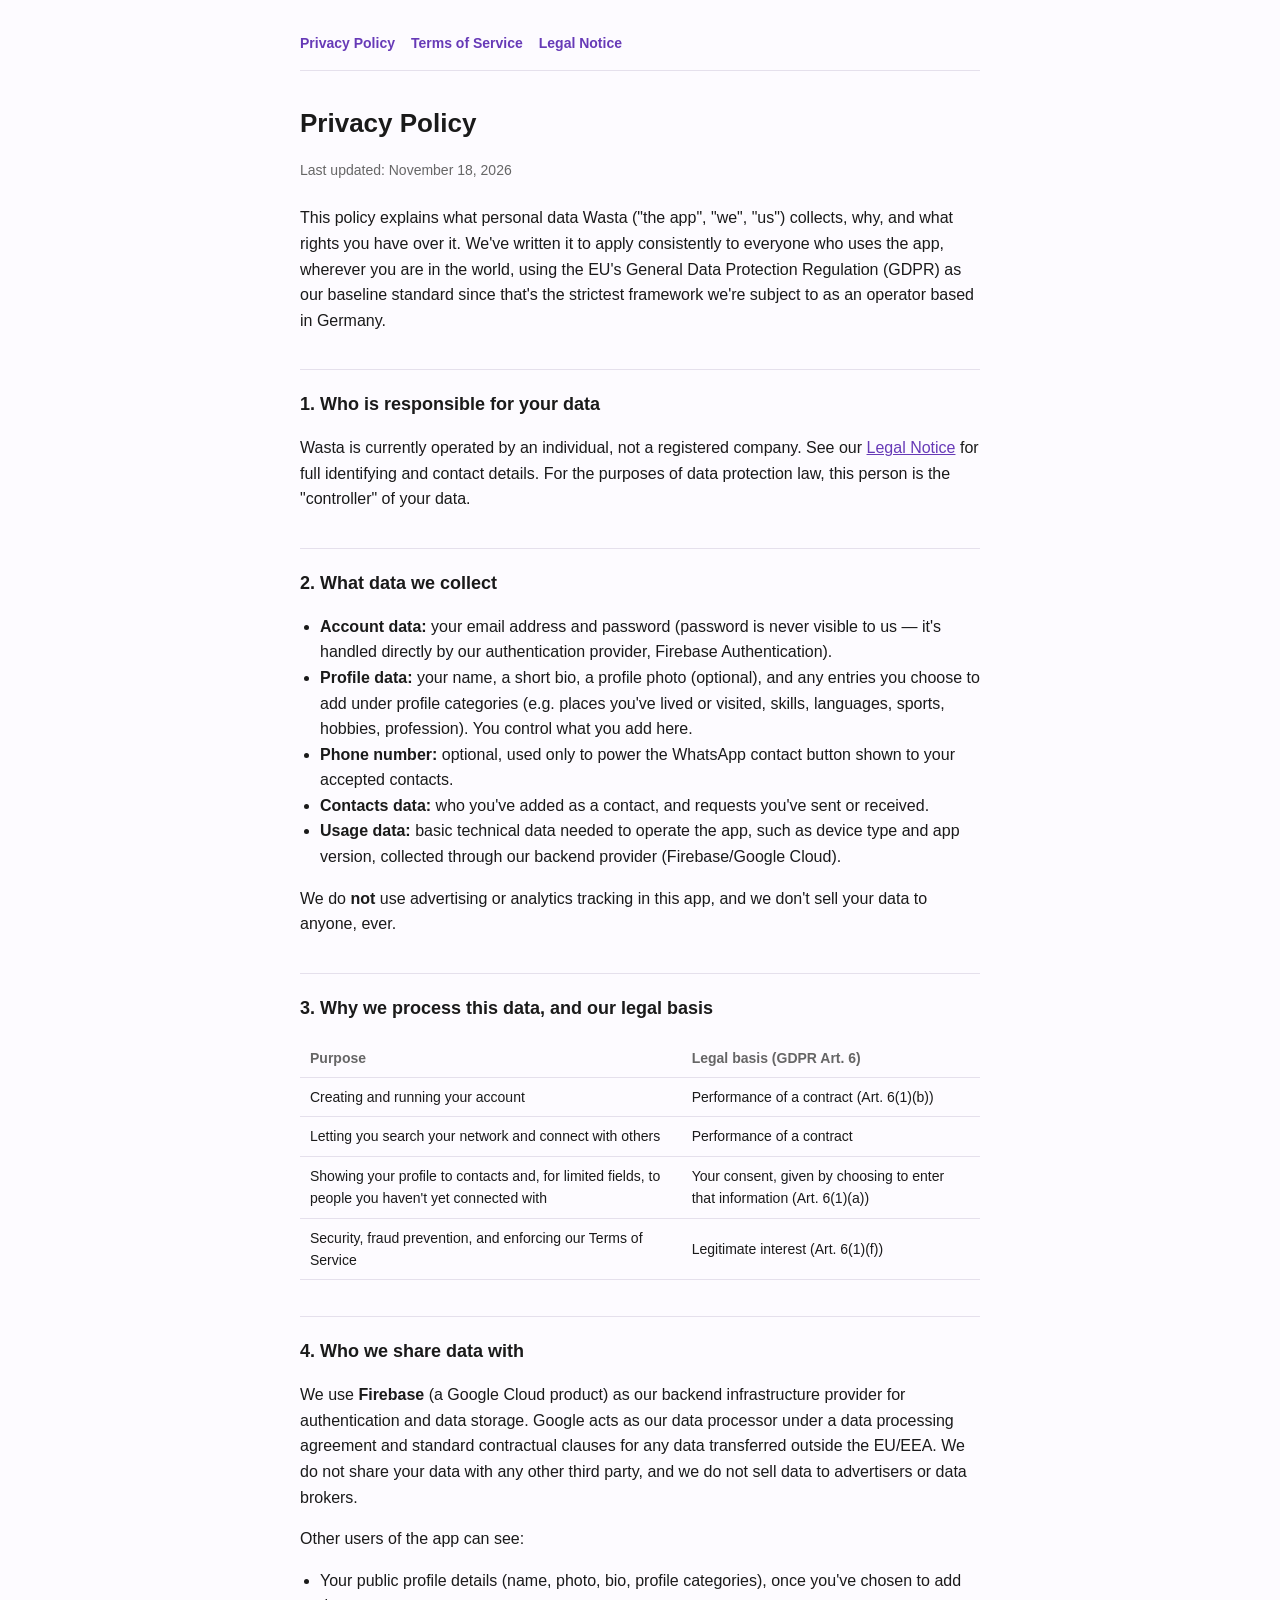
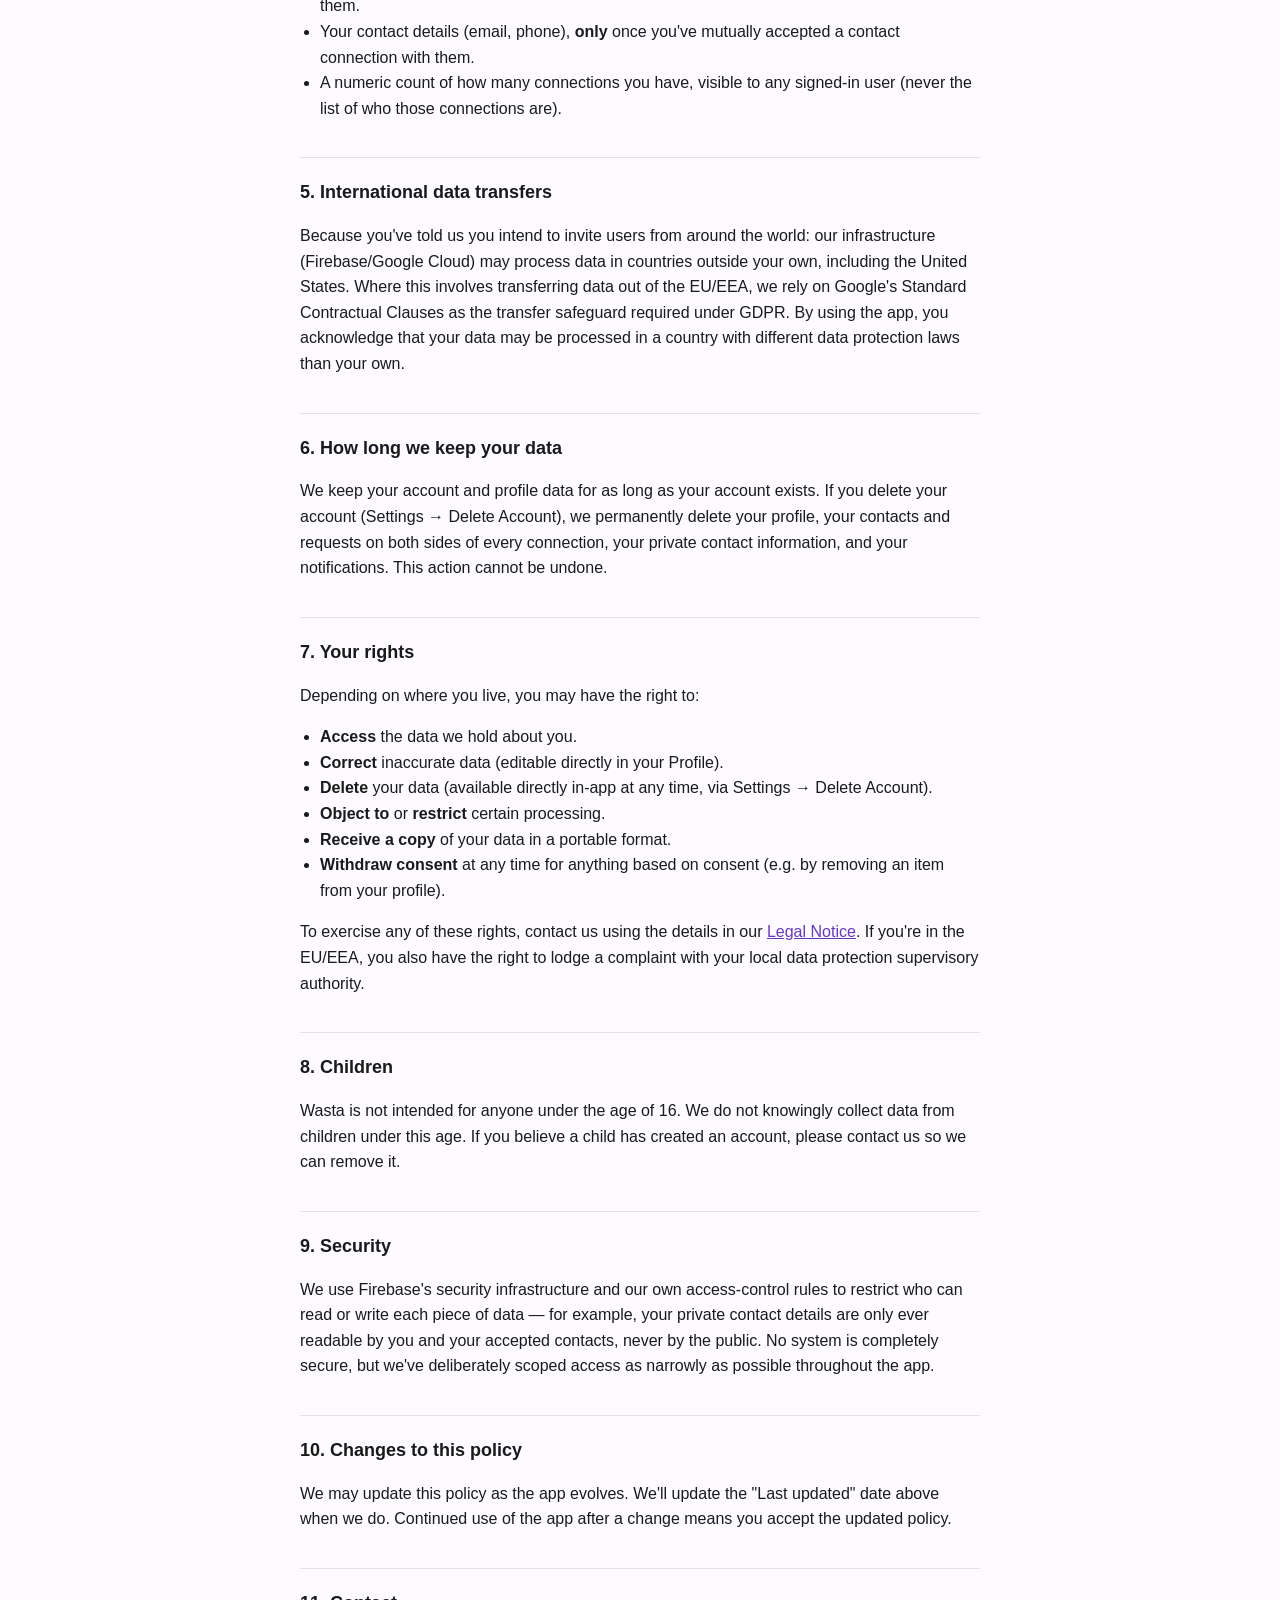
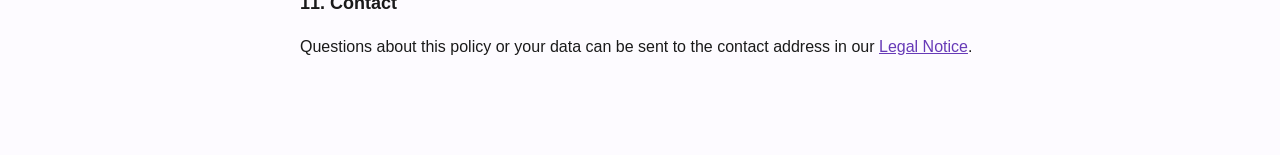
==== privacy-policy.html @ d67cf5db "Add Wasta privacy policy, terms of service, and legal notice" ====
<!doctype html>
<html lang="en">
<head>
<meta charset="utf-8">
<meta name="viewport" content="width=device-width, initial-scale=1">
<title>Privacy Policy — Wasta</title>
<link rel="stylesheet" href="style.css">
</head>
<body>
<div class="wrap">
  <nav>
    <a href="privacy-policy.html">Privacy Policy</a>
    <a href="terms-of-service.html">Terms of Service</a>
    <a href="impressum.html">Legal Notice</a>
  </nav>

  <h1>Privacy Policy</h1>
  <p class="updated">Last updated: November 18, 2026</p>

  <p>This policy explains what personal data Wasta ("the app", "we",
  "us") collects, why, and what rights you have over it. We've written
  it to apply consistently to everyone who uses the app, wherever you
  are in the world, using the EU's General Data Protection Regulation
  (GDPR) as our baseline standard since that's the strictest framework
  we're subject to as an operator based in Germany.</p>

  <h2>1. Who is responsible for your data</h2>
  <p>Wasta is currently operated by an individual, not a registered
  company. See our <a href="impressum.html">Legal Notice</a> for full
  identifying and contact details. For the purposes of data protection
  law, this person is the "controller" of your data.</p>

  <h2>2. What data we collect</h2>
  <ul>
    <li><strong>Account data:</strong> your email address and password
    (password is never visible to us — it's handled directly by our
    authentication provider, Firebase Authentication).</li>
    <li><strong>Profile data:</strong> your name, a short bio, a
    profile photo (optional), and any entries you choose to add under
    profile categories (e.g. places you've lived or visited, skills,
    languages, sports, hobbies, profession). You control what you add
    here.</li>
    <li><strong>Phone number:</strong> optional, used only to power
    the WhatsApp contact button shown to your accepted contacts.</li>
    <li><strong>Contacts data:</strong> who you've added as a contact,
    and requests you've sent or received.</li>
    <li><strong>Usage data:</strong> basic technical data needed to
    operate the app, such as device type and app version, collected
    through our backend provider (Firebase/Google Cloud).</li>
  </ul>
  <p>We do <strong>not</strong> use advertising or analytics tracking
  in this app, and we don't sell your data to anyone, ever.</p>

  <h2>3. Why we process this data, and our legal basis</h2>
  <table>
    <tr><th>Purpose</th><th>Legal basis (GDPR Art. 6)</th></tr>
    <tr><td>Creating and running your account</td><td>Performance of a contract (Art. 6(1)(b))</td></tr>
    <tr><td>Letting you search your network and connect with others</td><td>Performance of a contract</td></tr>
    <tr><td>Showing your profile to contacts and, for limited fields, to people you haven't yet connected with</td><td>Your consent, given by choosing to enter that information (Art. 6(1)(a))</td></tr>
    <tr><td>Security, fraud prevention, and enforcing our Terms of Service</td><td>Legitimate interest (Art. 6(1)(f))</td></tr>
  </table>

  <h2>4. Who we share data with</h2>
  <p>We use <strong>Firebase</strong> (a Google Cloud product) as our
  backend infrastructure provider for authentication and data storage.
  Google acts as our data processor under a data processing agreement
  and standard contractual clauses for any data transferred outside
  the EU/EEA. We do not share your data with any other third party,
  and we do not sell data to advertisers or data brokers.</p>
  <p>Other users of the app can see:</p>
  <ul>
    <li>Your public profile details (name, photo, bio, profile
    categories), once you've chosen to add them.</li>
    <li>Your contact details (email, phone), <strong>only</strong>
    once you've mutually accepted a contact connection with them.</li>
    <li>A numeric count of how many connections you have, visible to
    any signed-in user (never the list of who those connections
    are).</li>
  </ul>

  <h2>5. International data transfers</h2>
  <p>Because you've told us you intend to invite users from around the
  world: our infrastructure (Firebase/Google Cloud) may process data
  in countries outside your own, including the United States. Where
  this involves transferring data out of the EU/EEA, we rely on
  Google's Standard Contractual Clauses as the transfer safeguard
  required under GDPR. By using the app, you acknowledge that your
  data may be processed in a country with different data protection
  laws than your own.</p>

  <h2>6. How long we keep your data</h2>
  <p>We keep your account and profile data for as long as your account
  exists. If you delete your account (Settings → Delete Account), we
  permanently delete your profile, your contacts and requests on both
  sides of every connection, your private contact information, and
  your notifications. This action cannot be undone.</p>

  <h2>7. Your rights</h2>
  <p>Depending on where you live, you may have the right to:</p>
  <ul>
    <li><strong>Access</strong> the data we hold about you.</li>
    <li><strong>Correct</strong> inaccurate data (editable directly in
    your Profile).</li>
    <li><strong>Delete</strong> your data (available directly in-app
    at any time, via Settings → Delete Account).</li>
    <li><strong>Object to</strong> or <strong>restrict</strong>
    certain processing.</li>
    <li><strong>Receive a copy</strong> of your data in a portable
    format.</li>
    <li><strong>Withdraw consent</strong> at any time for anything
    based on consent (e.g. by removing an item from your profile).</li>
  </ul>
  <p>To exercise any of these rights, contact us using the details in
  our <a href="impressum.html">Legal Notice</a>. If you're in the
  EU/EEA, you also have the right to lodge a complaint with your local
  data protection supervisory authority.</p>

  <h2>8. Children</h2>
  <p>Wasta is not intended for anyone under the age of 16. We do not
  knowingly collect data from children under this age. If you believe
  a child has created an account, please contact us so we can remove
  it.</p>

  <h2>9. Security</h2>
  <p>We use Firebase's security infrastructure and our own
  access-control rules to restrict who can read or write each piece of
  data — for example, your private contact details are only ever
  readable by you and your accepted contacts, never by the public. No
  system is completely secure, but we've deliberately scoped access as
  narrowly as possible throughout the app.</p>

  <h2>10. Changes to this policy</h2>
  <p>We may update this policy as the app evolves. We'll update the
  "Last updated" date above when we do. Continued use of the app after
  a change means you accept the updated policy.</p>

  <h2>11. Contact</h2>
  <p>Questions about this policy or your data can be sent to the
  contact address in our <a href="impressum.html">Legal Notice</a>.</p>
</div>
</body>
</html>
---- style.css ----
:root {
  color-scheme: light dark;
  --purple: #673ab7;
  --text: #1a1a1a;
  --muted: #666;
  --bg: #fdfbff;
  --border: #e5e0ec;
}
@media (prefers-color-scheme: dark) {
  :root {
    --text: #eee;
    --muted: #aaa;
    --bg: #17151a;
    --border: #332d3d;
  }
}
* { box-sizing: border-box; }
body {
  margin: 0;
  background: var(--bg);
  color: var(--text);
  font-family: -apple-system, BlinkMacSystemFont, "Segoe UI", Roboto, sans-serif;
  line-height: 1.6;
}
.wrap {
  max-width: 720px;
  margin: 0 auto;
  padding: 32px 20px 80px;
}
nav {
  display: flex;
  gap: 16px;
  flex-wrap: wrap;
  margin-bottom: 32px;
  padding-bottom: 16px;
  border-bottom: 1px solid var(--border);
}
nav a {
  color: var(--purple);
  text-decoration: none;
  font-size: 14px;
  font-weight: 600;
}
nav a:hover { text-decoration: underline; }
h1 { font-size: 26px; margin-bottom: 4px; }
h2 { font-size: 18px; margin-top: 36px; border-top: 1px solid var(--border); padding-top: 20px; }
.updated { color: var(--muted); font-size: 14px; margin-bottom: 24px; }
table { width: 100%; border-collapse: collapse; margin: 16px 0; font-size: 14px; }
th, td { text-align: left; padding: 8px 10px; border-bottom: 1px solid var(--border); }
th { color: var(--muted); font-weight: 600; }
a { color: var(--purple); }
ul { padding-left: 20px; }
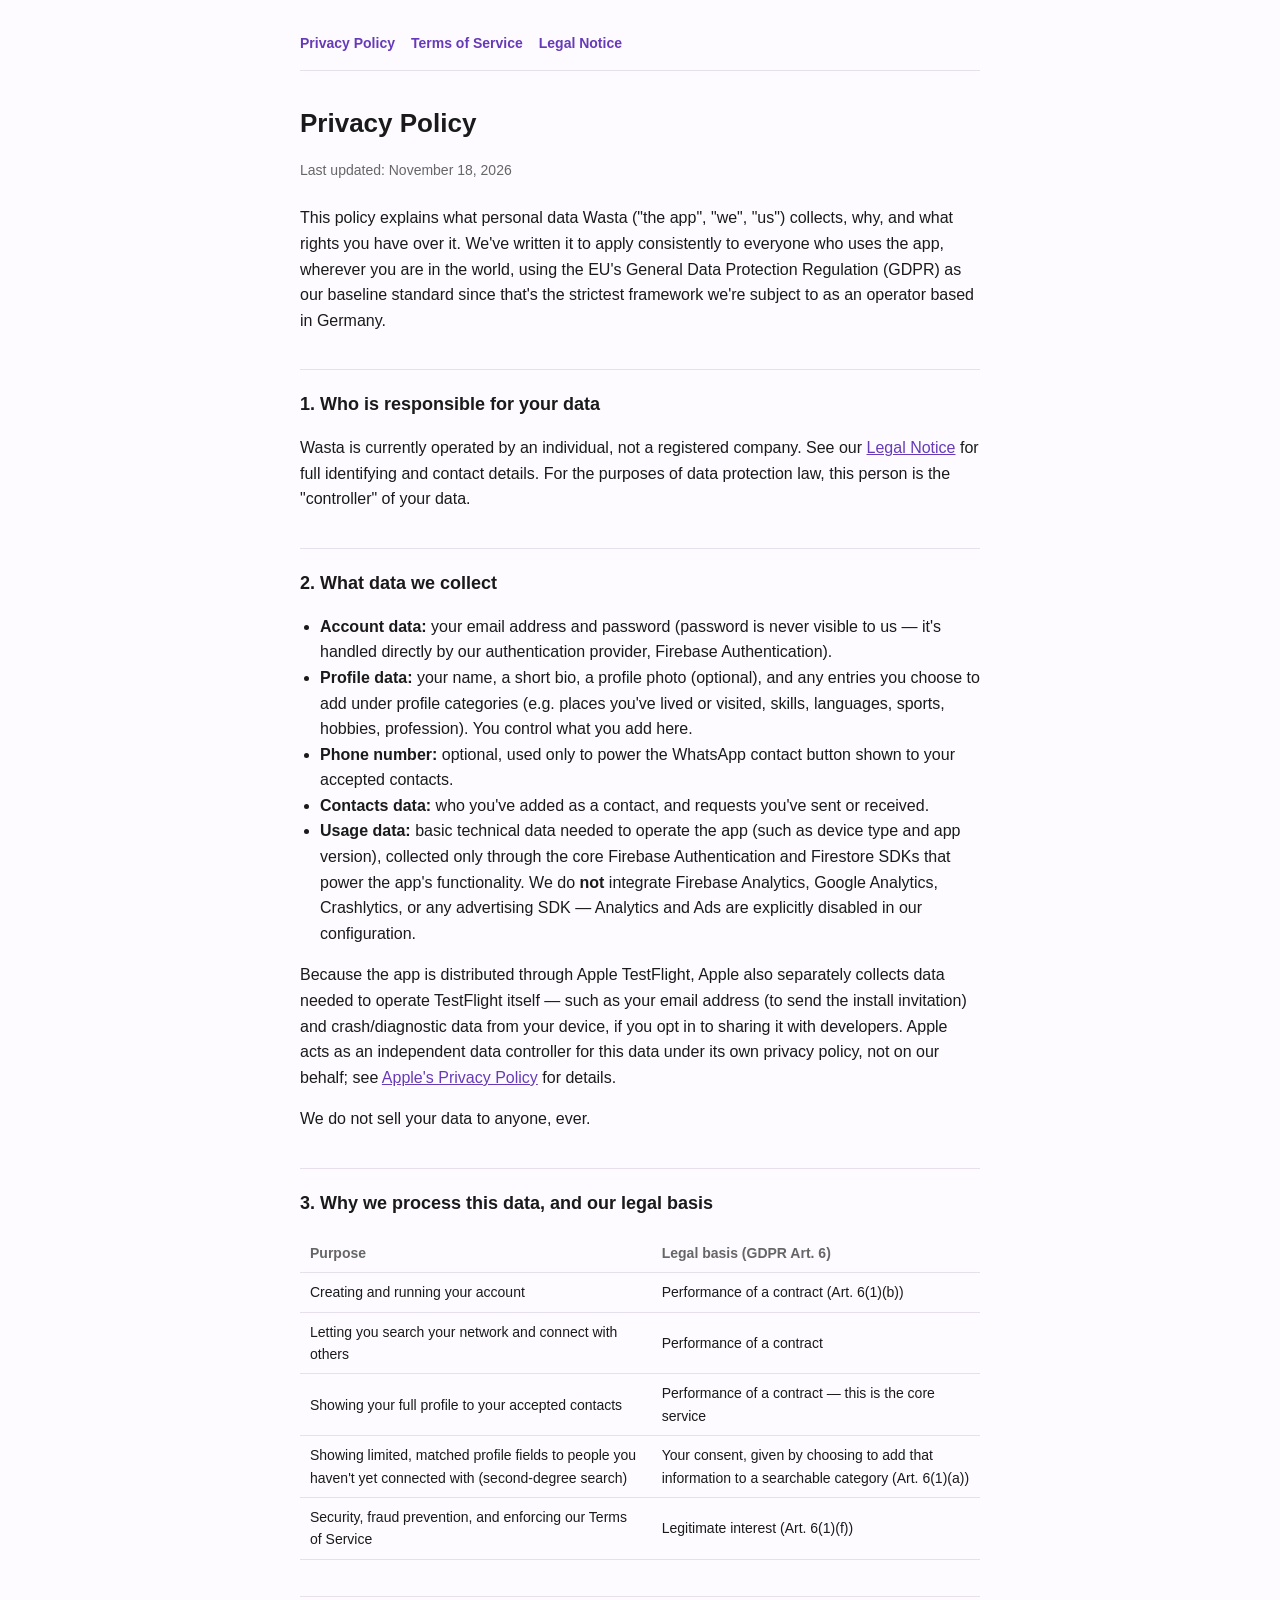
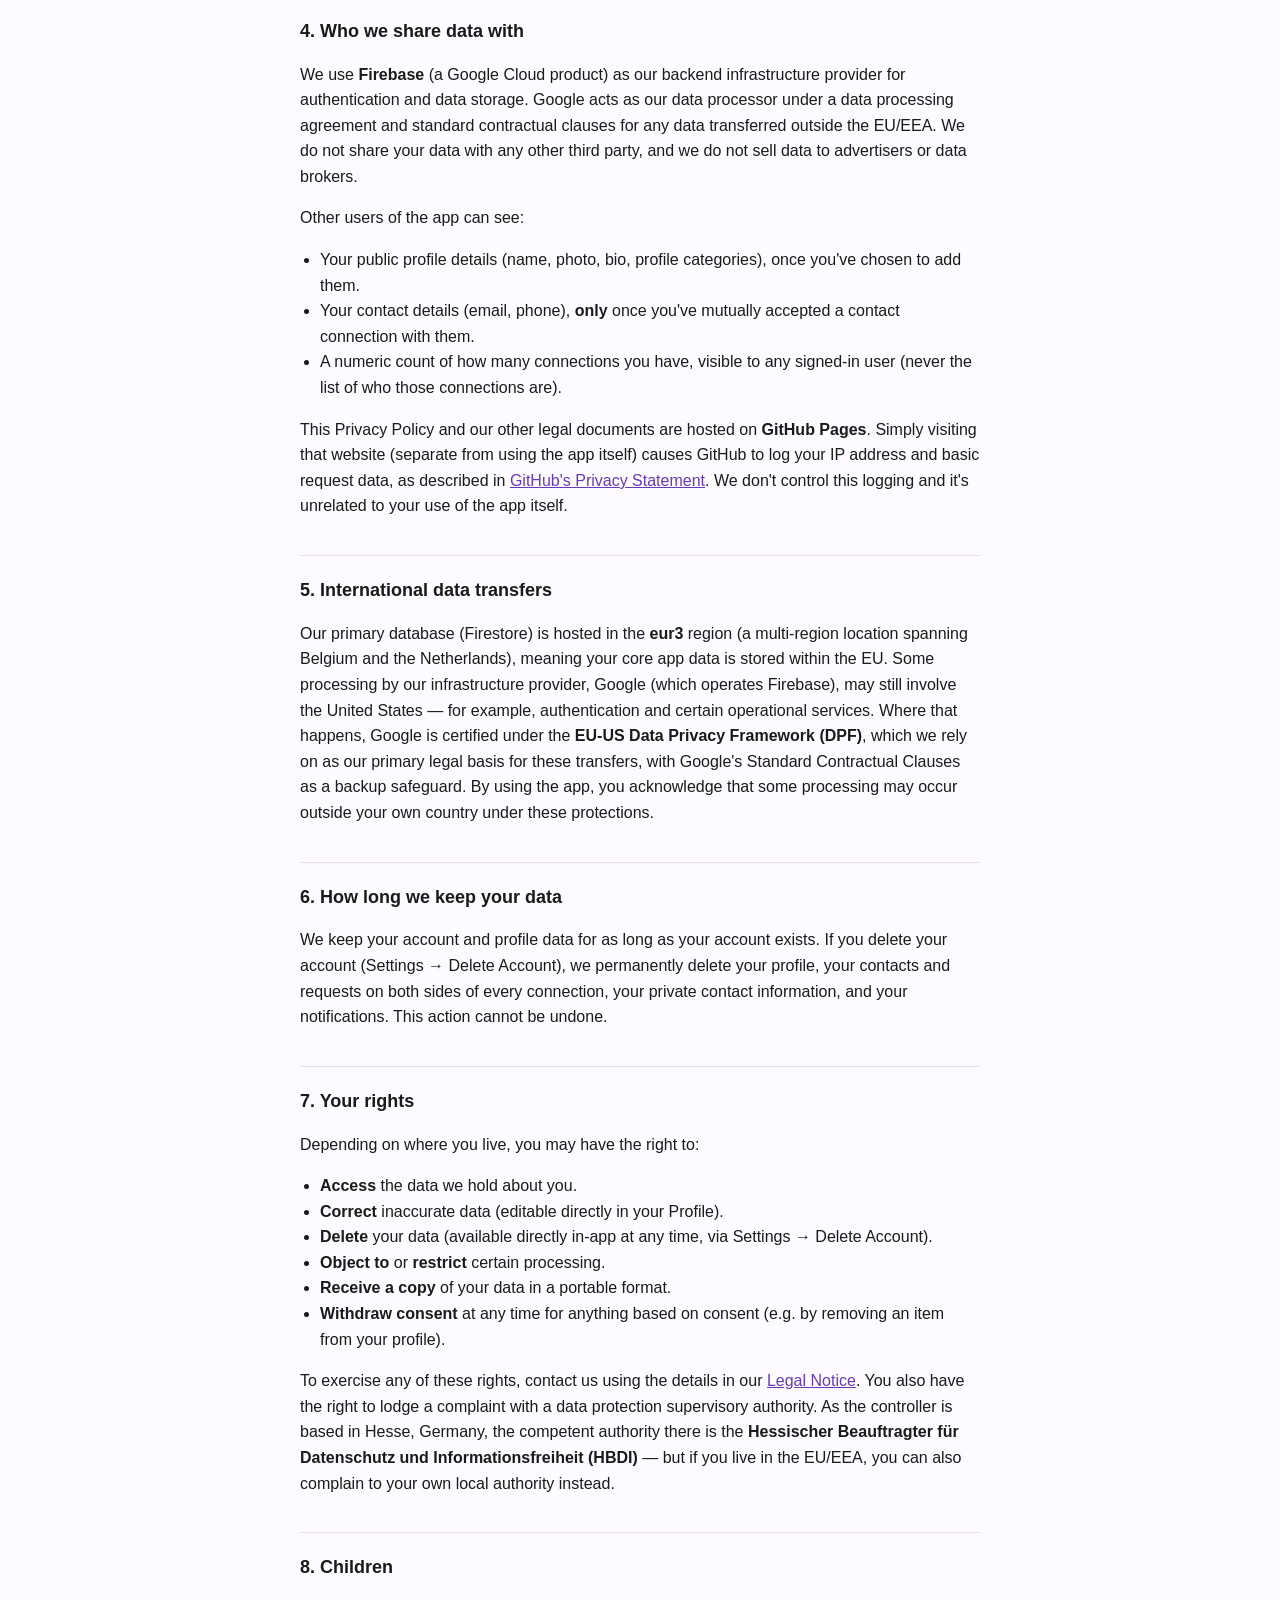
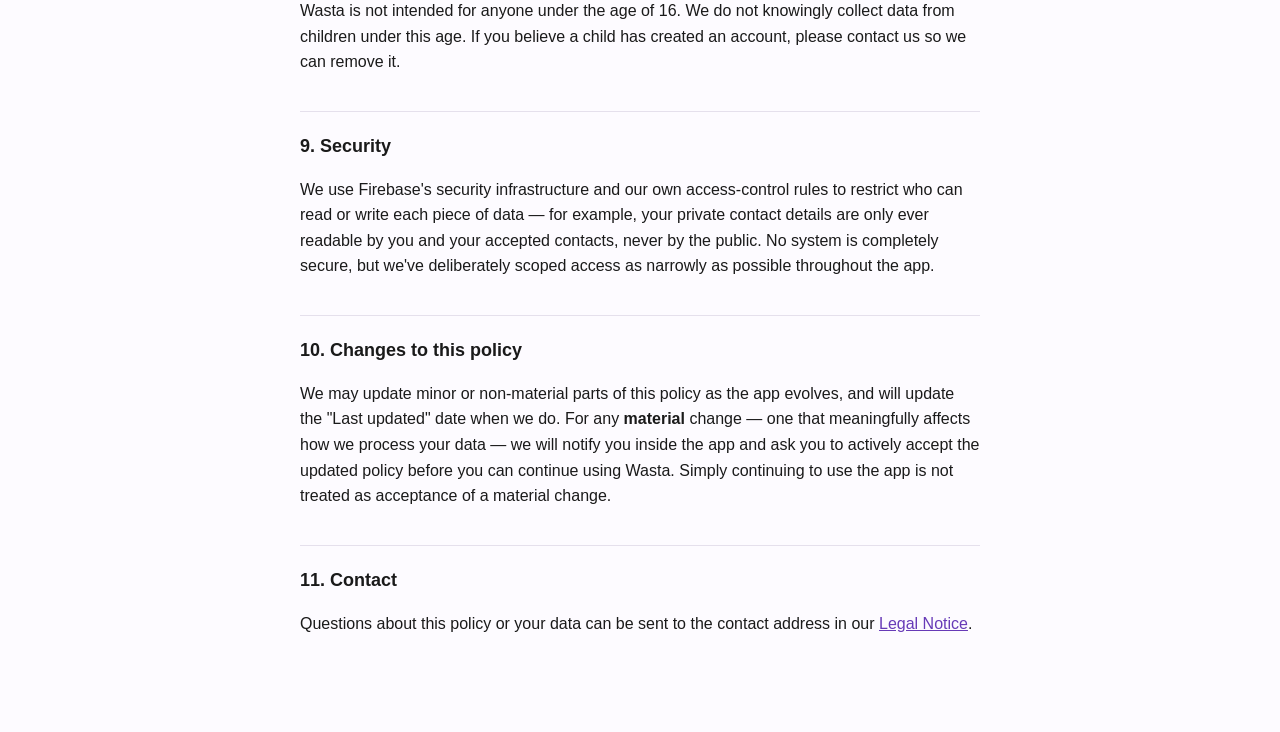
==== commit 7b752da1: "Address legal review: ODR removal, active-acceptance for material changes, reporting/blocking sectio" ====
--- a/privacy-policy.html
+++ b/privacy-policy.html
@@ -45,18 +45,30 @@
     <li><strong>Contacts data:</strong> who you've added as a contact,
     and requests you've sent or received.</li>
     <li><strong>Usage data:</strong> basic technical data needed to
-    operate the app, such as device type and app version, collected
-    through our backend provider (Firebase/Google Cloud).</li>
+    operate the app (such as device type and app version), collected
+    only through the core Firebase Authentication and Firestore SDKs
+    that power the app's functionality. We do <strong>not</strong>
+    integrate Firebase Analytics, Google Analytics, Crashlytics, or any
+    advertising SDK — Analytics and Ads are explicitly disabled in our
+    configuration.</li>
   </ul>
-  <p>We do <strong>not</strong> use advertising or analytics tracking
-  in this app, and we don't sell your data to anyone, ever.</p>
+  <p>Because the app is distributed through Apple TestFlight, Apple
+  also separately collects data needed to operate TestFlight itself —
+  such as your email address (to send the install invitation) and
+  crash/diagnostic data from your device, if you opt in to sharing it
+  with developers. Apple acts as an independent data controller for
+  this data under its own privacy policy, not on our behalf; see
+  <a href="https://www.apple.com/legal/privacy/">Apple's Privacy
+  Policy</a> for details.</p>
+  <p>We do not sell your data to anyone, ever.</p>
 
   <h2>3. Why we process this data, and our legal basis</h2>
   <table>
     <tr><th>Purpose</th><th>Legal basis (GDPR Art. 6)</th></tr>
     <tr><td>Creating and running your account</td><td>Performance of a contract (Art. 6(1)(b))</td></tr>
     <tr><td>Letting you search your network and connect with others</td><td>Performance of a contract</td></tr>
-    <tr><td>Showing your profile to contacts and, for limited fields, to people you haven't yet connected with</td><td>Your consent, given by choosing to enter that information (Art. 6(1)(a))</td></tr>
+    <tr><td>Showing your full profile to your accepted contacts</td><td>Performance of a contract — this is the core service</td></tr>
+    <tr><td>Showing limited, matched profile fields to people you haven't yet connected with (second-degree search)</td><td>Your consent, given by choosing to add that information to a searchable category (Art. 6(1)(a))</td></tr>
     <tr><td>Security, fraud prevention, and enforcing our Terms of Service</td><td>Legitimate interest (Art. 6(1)(f))</td></tr>
   </table>
 
@@ -77,16 +89,27 @@
     any signed-in user (never the list of who those connections
     are).</li>
   </ul>
+  <p>This Privacy Policy and our other legal documents are hosted on
+  <strong>GitHub Pages</strong>. Simply visiting that website (separate
+  from using the app itself) causes GitHub to log your IP address and
+  basic request data, as described in
+  <a href="https://docs.github.com/en/site-policy/privacy-policies/github-general-privacy-statement">GitHub's
+  Privacy Statement</a>. We don't control this logging and it's
+  unrelated to your use of the app itself.</p>
 
   <h2>5. International data transfers</h2>
-  <p>Because you've told us you intend to invite users from around the
-  world: our infrastructure (Firebase/Google Cloud) may process data
-  in countries outside your own, including the United States. Where
-  this involves transferring data out of the EU/EEA, we rely on
-  Google's Standard Contractual Clauses as the transfer safeguard
-  required under GDPR. By using the app, you acknowledge that your
-  data may be processed in a country with different data protection
-  laws than your own.</p>
+  <p>Our primary database (Firestore) is hosted in the
+  <strong>eur3</strong> region (a multi-region location spanning
+  Belgium and the Netherlands), meaning your core app data is stored
+  within the EU. Some processing by our infrastructure
+  provider, Google (which operates Firebase), may still involve the
+  United States — for example, authentication and certain operational
+  services. Where that happens, Google is certified under the
+  <strong>EU-US Data Privacy Framework (DPF)</strong>, which we rely on
+  as our primary legal basis for these transfers, with Google's
+  Standard Contractual Clauses as a backup safeguard. By using the app,
+  you acknowledge that some processing may occur outside your own
+  country under these protections.</p>
 
   <h2>6. How long we keep your data</h2>
   <p>We keep your account and profile data for as long as your account
@@ -111,9 +134,13 @@
     based on consent (e.g. by removing an item from your profile).</li>
   </ul>
   <p>To exercise any of these rights, contact us using the details in
-  our <a href="impressum.html">Legal Notice</a>. If you're in the
-  EU/EEA, you also have the right to lodge a complaint with your local
-  data protection supervisory authority.</p>
+  our <a href="impressum.html">Legal Notice</a>. You also have the
+  right to lodge a complaint with a data protection supervisory
+  authority. As the controller is based in Hesse, Germany, the
+  competent authority there is the <strong>Hessischer Beauftragter für
+  Datenschutz und Informationsfreiheit (HBDI)</strong> — but if you
+  live in the EU/EEA, you can also complain to your own local authority
+  instead.</p>
 
   <h2>8. Children</h2>
   <p>Wasta is not intended for anyone under the age of 16. We do not
@@ -130,9 +157,13 @@
   narrowly as possible throughout the app.</p>
 
   <h2>10. Changes to this policy</h2>
-  <p>We may update this policy as the app evolves. We'll update the
-  "Last updated" date above when we do. Continued use of the app after
-  a change means you accept the updated policy.</p>
+  <p>We may update minor or non-material parts of this policy as the
+  app evolves, and will update the "Last updated" date when we do. For
+  any <strong>material</strong> change — one that meaningfully affects
+  how we process your data — we will notify you inside the app and ask
+  you to actively accept the updated policy before you can continue
+  using Wasta. Simply continuing to use the app is not treated as
+  acceptance of a material change.</p>
 
   <h2>11. Contact</h2>
   <p>Questions about this policy or your data can be sent to the
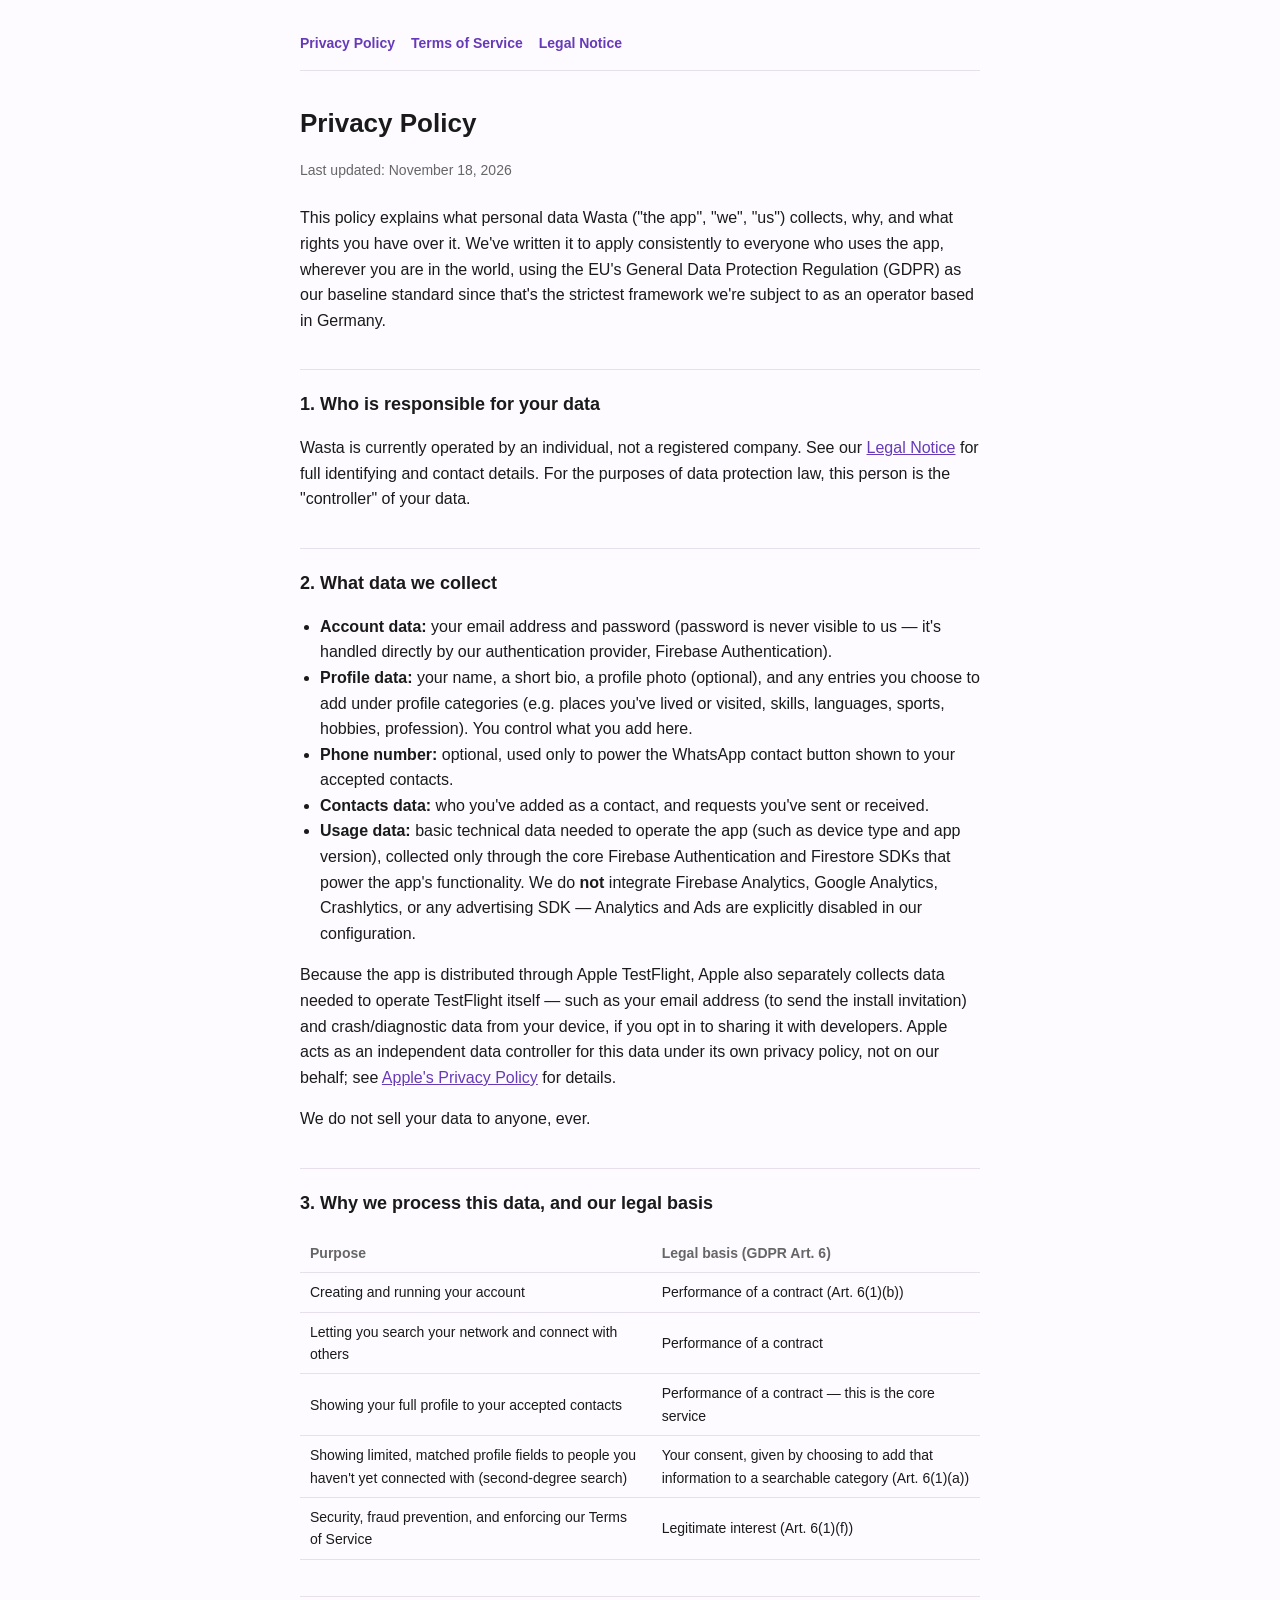
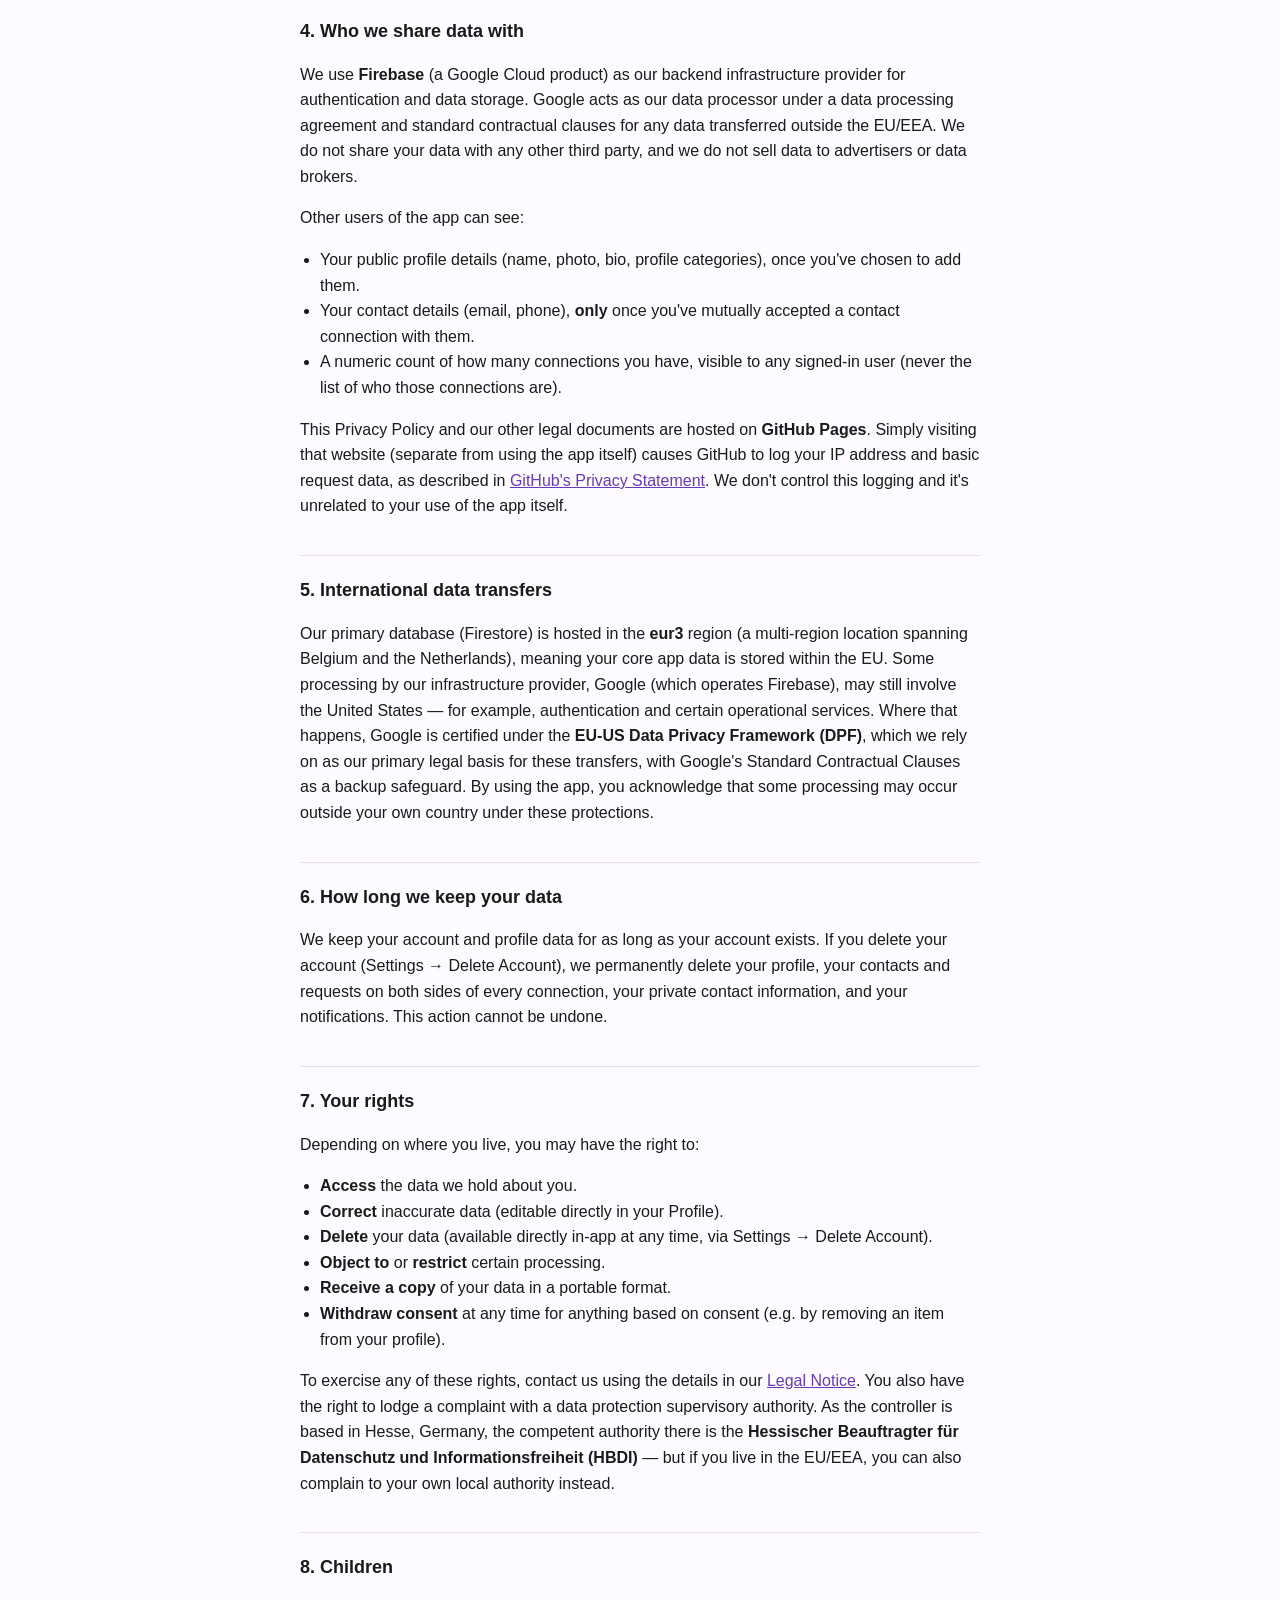
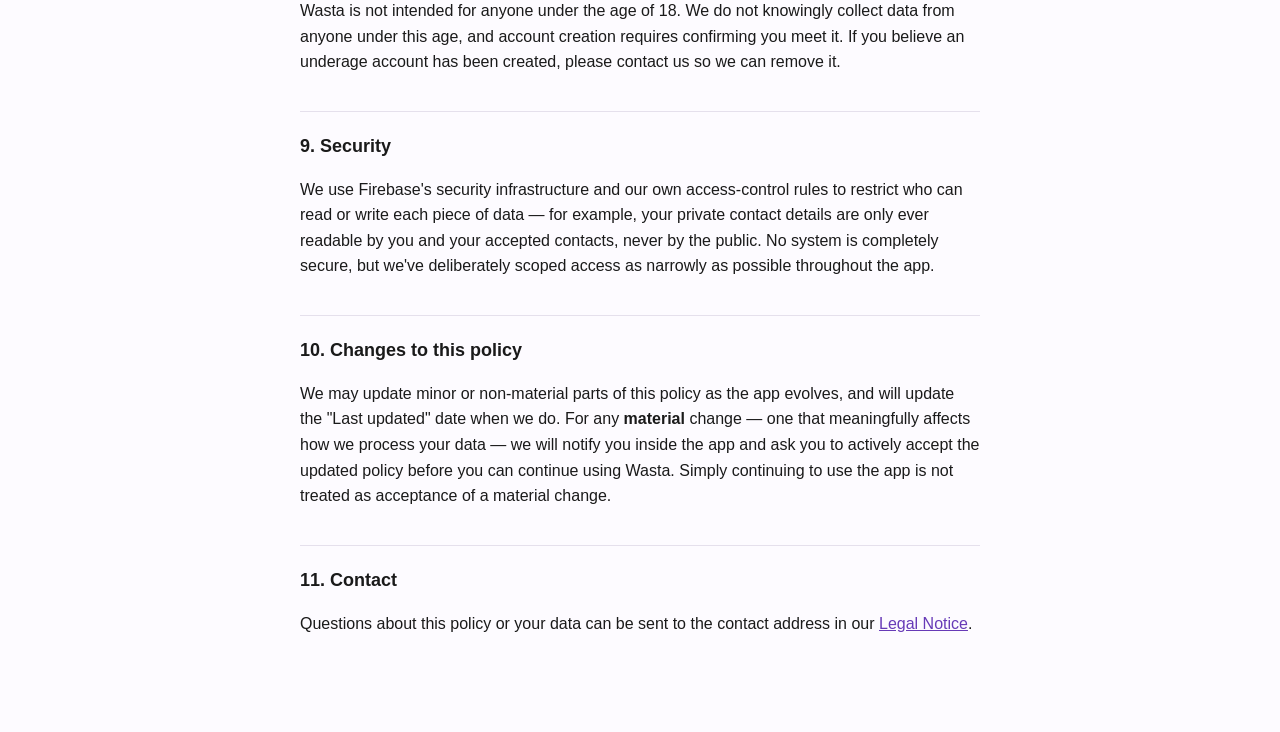
==== commit 195ff553: "Raise minimum age from 16 to 18 to match the new in-app age confirmation" ====
--- a/privacy-policy.html
+++ b/privacy-policy.html
@@ -143,10 +143,10 @@
   instead.</p>
 
   <h2>8. Children</h2>
-  <p>Wasta is not intended for anyone under the age of 16. We do not
-  knowingly collect data from children under this age. If you believe
-  a child has created an account, please contact us so we can remove
-  it.</p>
+  <p>Wasta is not intended for anyone under the age of 18. We do not
+  knowingly collect data from anyone under this age, and account
+  creation requires confirming you meet it. If you believe an underage
+  account has been created, please contact us so we can remove it.</p>
 
   <h2>9. Security</h2>
   <p>We use Firebase's security infrastructure and our own
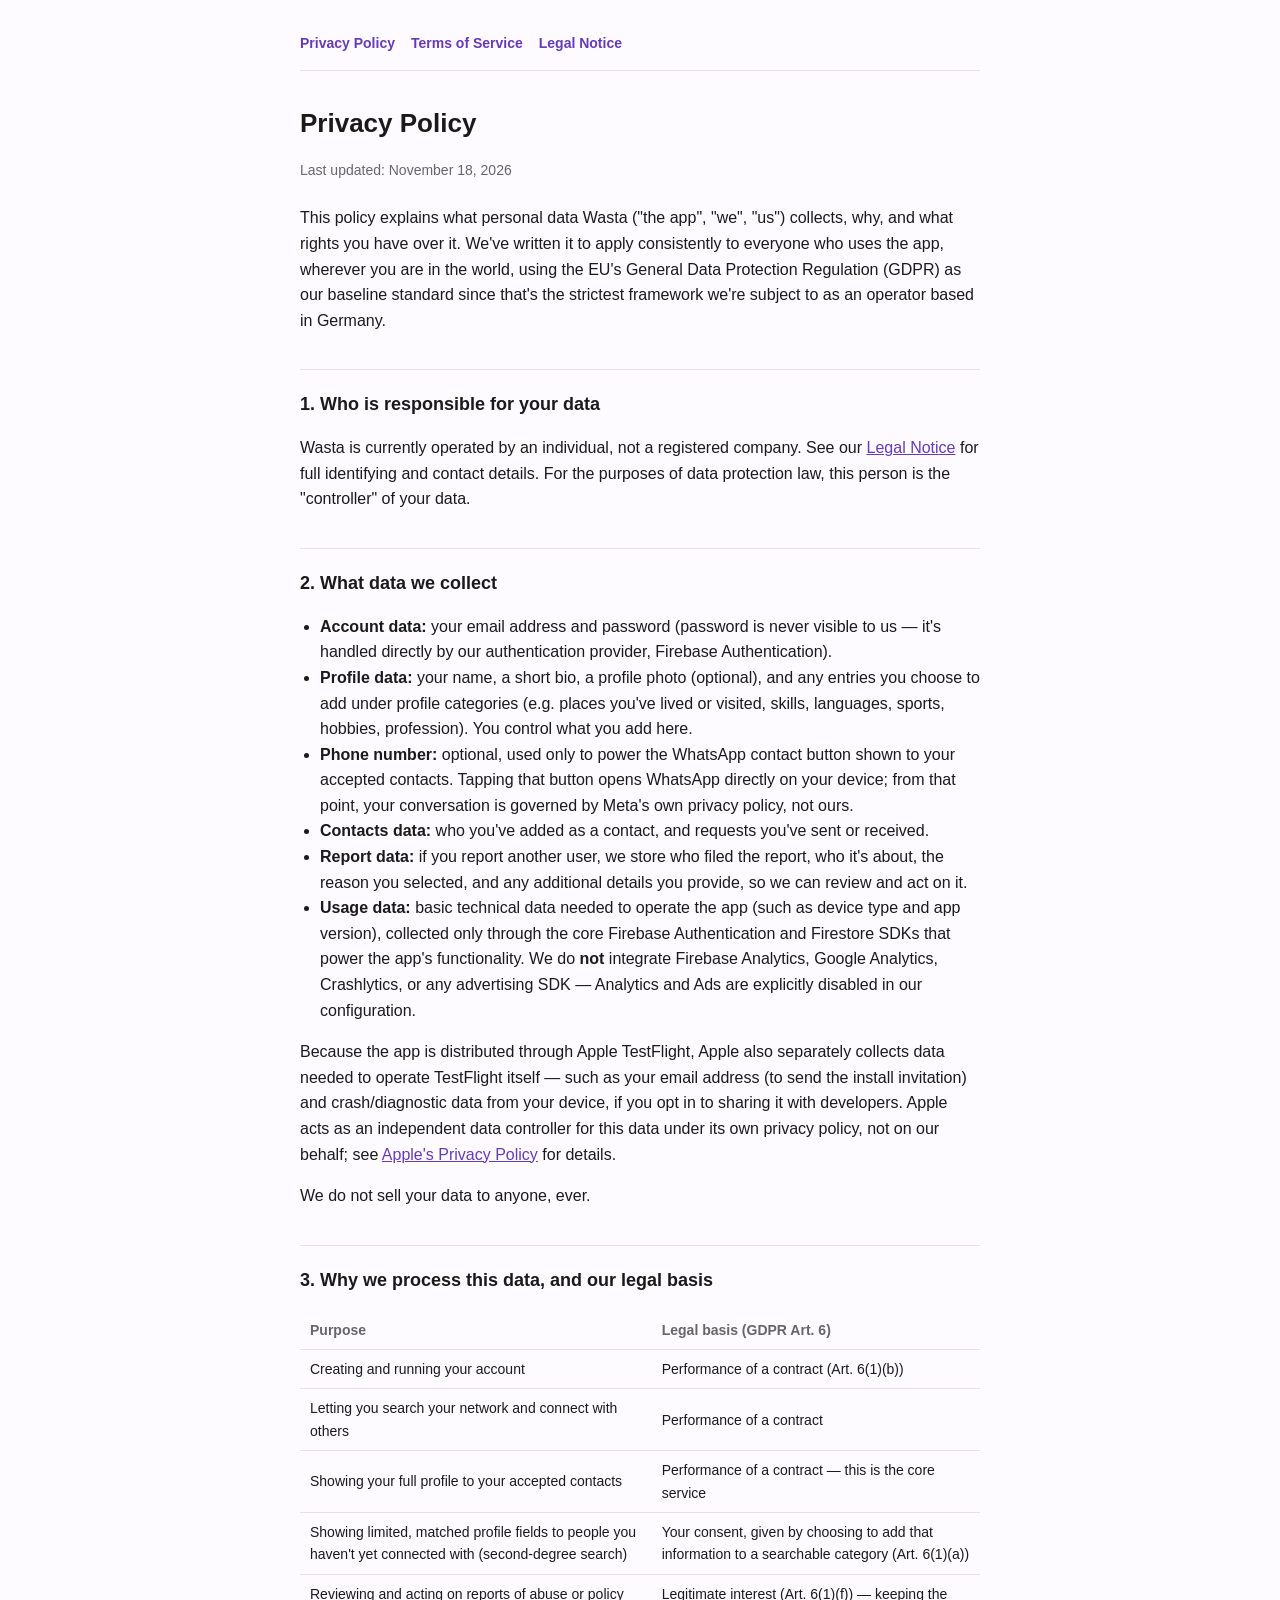
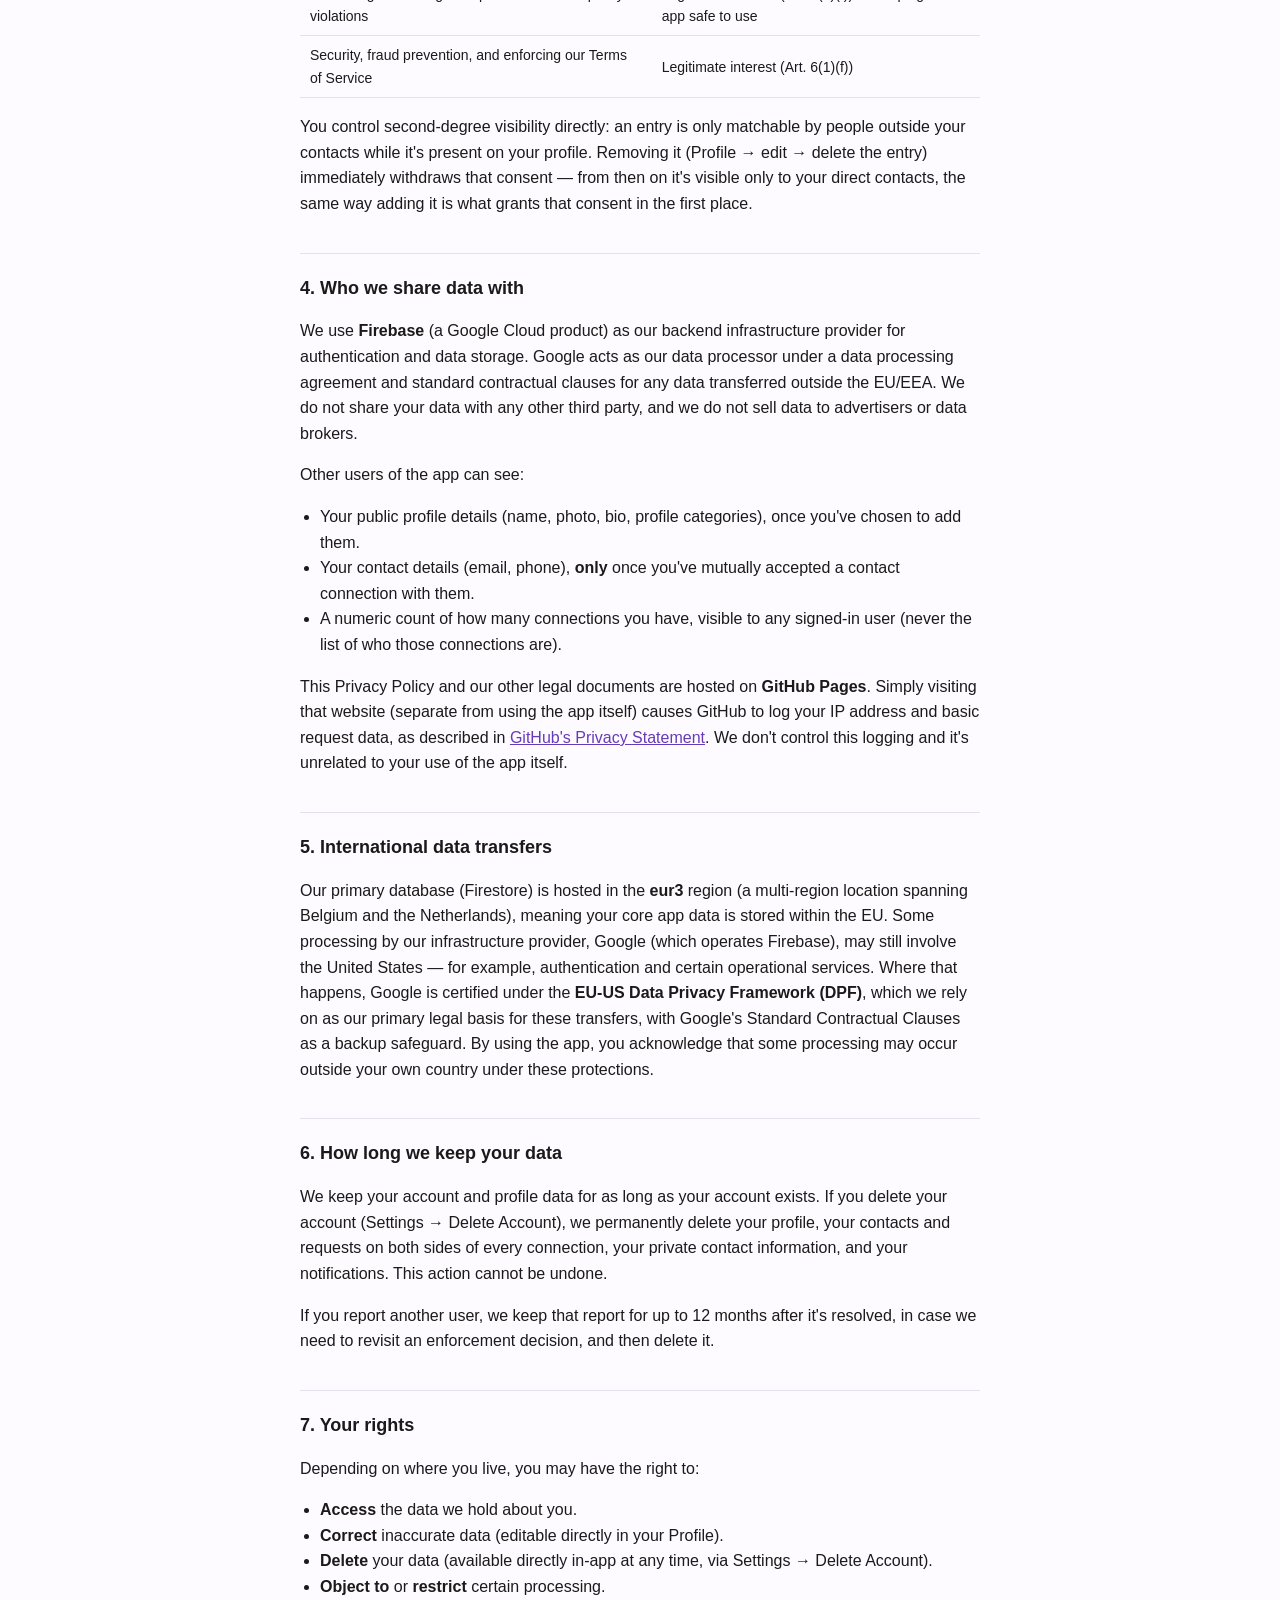
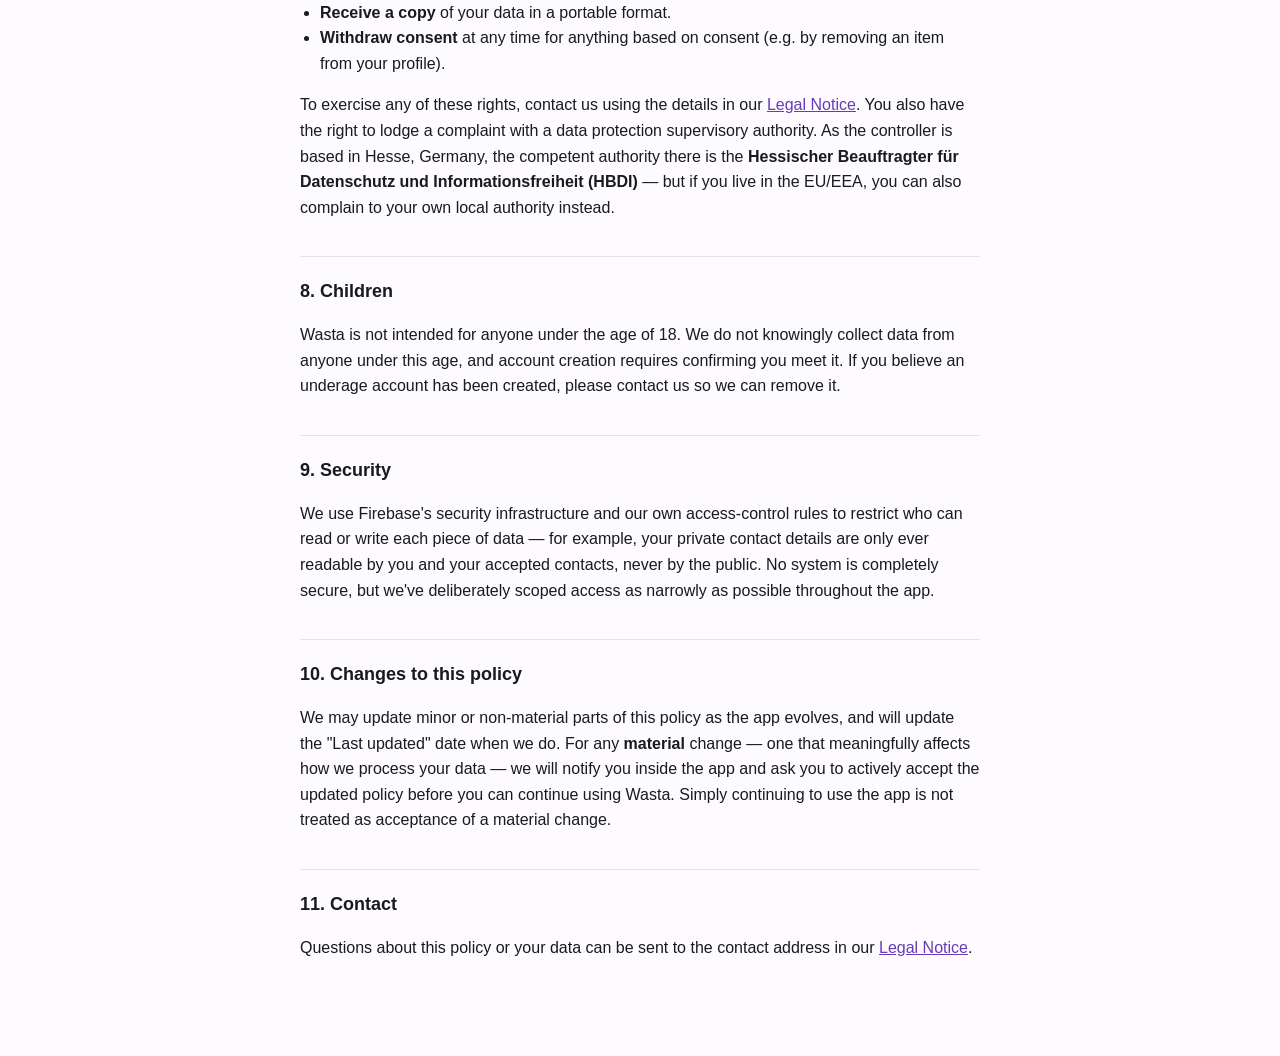
==== commit ececbff1: "Disclose report data collection/retention/legal basis, clarify second-degree consent withdrawal, not" ====
--- a/privacy-policy.html
+++ b/privacy-policy.html
@@ -41,9 +41,16 @@
     languages, sports, hobbies, profession). You control what you add
     here.</li>
     <li><strong>Phone number:</strong> optional, used only to power
-    the WhatsApp contact button shown to your accepted contacts.</li>
+    the WhatsApp contact button shown to your accepted contacts.
+    Tapping that button opens WhatsApp directly on your device; from
+    that point, your conversation is governed by Meta's own privacy
+    policy, not ours.</li>
     <li><strong>Contacts data:</strong> who you've added as a contact,
     and requests you've sent or received.</li>
+    <li><strong>Report data:</strong> if you report another user, we
+    store who filed the report, who it's about, the reason you
+    selected, and any additional details you provide, so we can
+    review and act on it.</li>
     <li><strong>Usage data:</strong> basic technical data needed to
     operate the app (such as device type and app version), collected
     only through the core Firebase Authentication and Firestore SDKs
@@ -69,8 +76,15 @@
     <tr><td>Letting you search your network and connect with others</td><td>Performance of a contract</td></tr>
     <tr><td>Showing your full profile to your accepted contacts</td><td>Performance of a contract — this is the core service</td></tr>
     <tr><td>Showing limited, matched profile fields to people you haven't yet connected with (second-degree search)</td><td>Your consent, given by choosing to add that information to a searchable category (Art. 6(1)(a))</td></tr>
+    <tr><td>Reviewing and acting on reports of abuse or policy violations</td><td>Legitimate interest (Art. 6(1)(f)) — keeping the app safe to use</td></tr>
     <tr><td>Security, fraud prevention, and enforcing our Terms of Service</td><td>Legitimate interest (Art. 6(1)(f))</td></tr>
   </table>
+  <p>You control second-degree visibility directly: an entry is only
+  matchable by people outside your contacts while it's present on your
+  profile. Removing it (Profile → edit → delete the entry) immediately
+  withdraws that consent — from then on it's visible only to your
+  direct contacts, the same way adding it is what grants that consent
+  in the first place.</p>
 
   <h2>4. Who we share data with</h2>
   <p>We use <strong>Firebase</strong> (a Google Cloud product) as our
@@ -117,6 +131,9 @@
   permanently delete your profile, your contacts and requests on both
   sides of every connection, your private contact information, and
   your notifications. This action cannot be undone.</p>
+  <p>If you report another user, we keep that report for up to 12
+  months after it's resolved, in case we need to revisit an
+  enforcement decision, and then delete it.</p>
 
   <h2>7. Your rights</h2>
   <p>Depending on where you live, you may have the right to:</p>
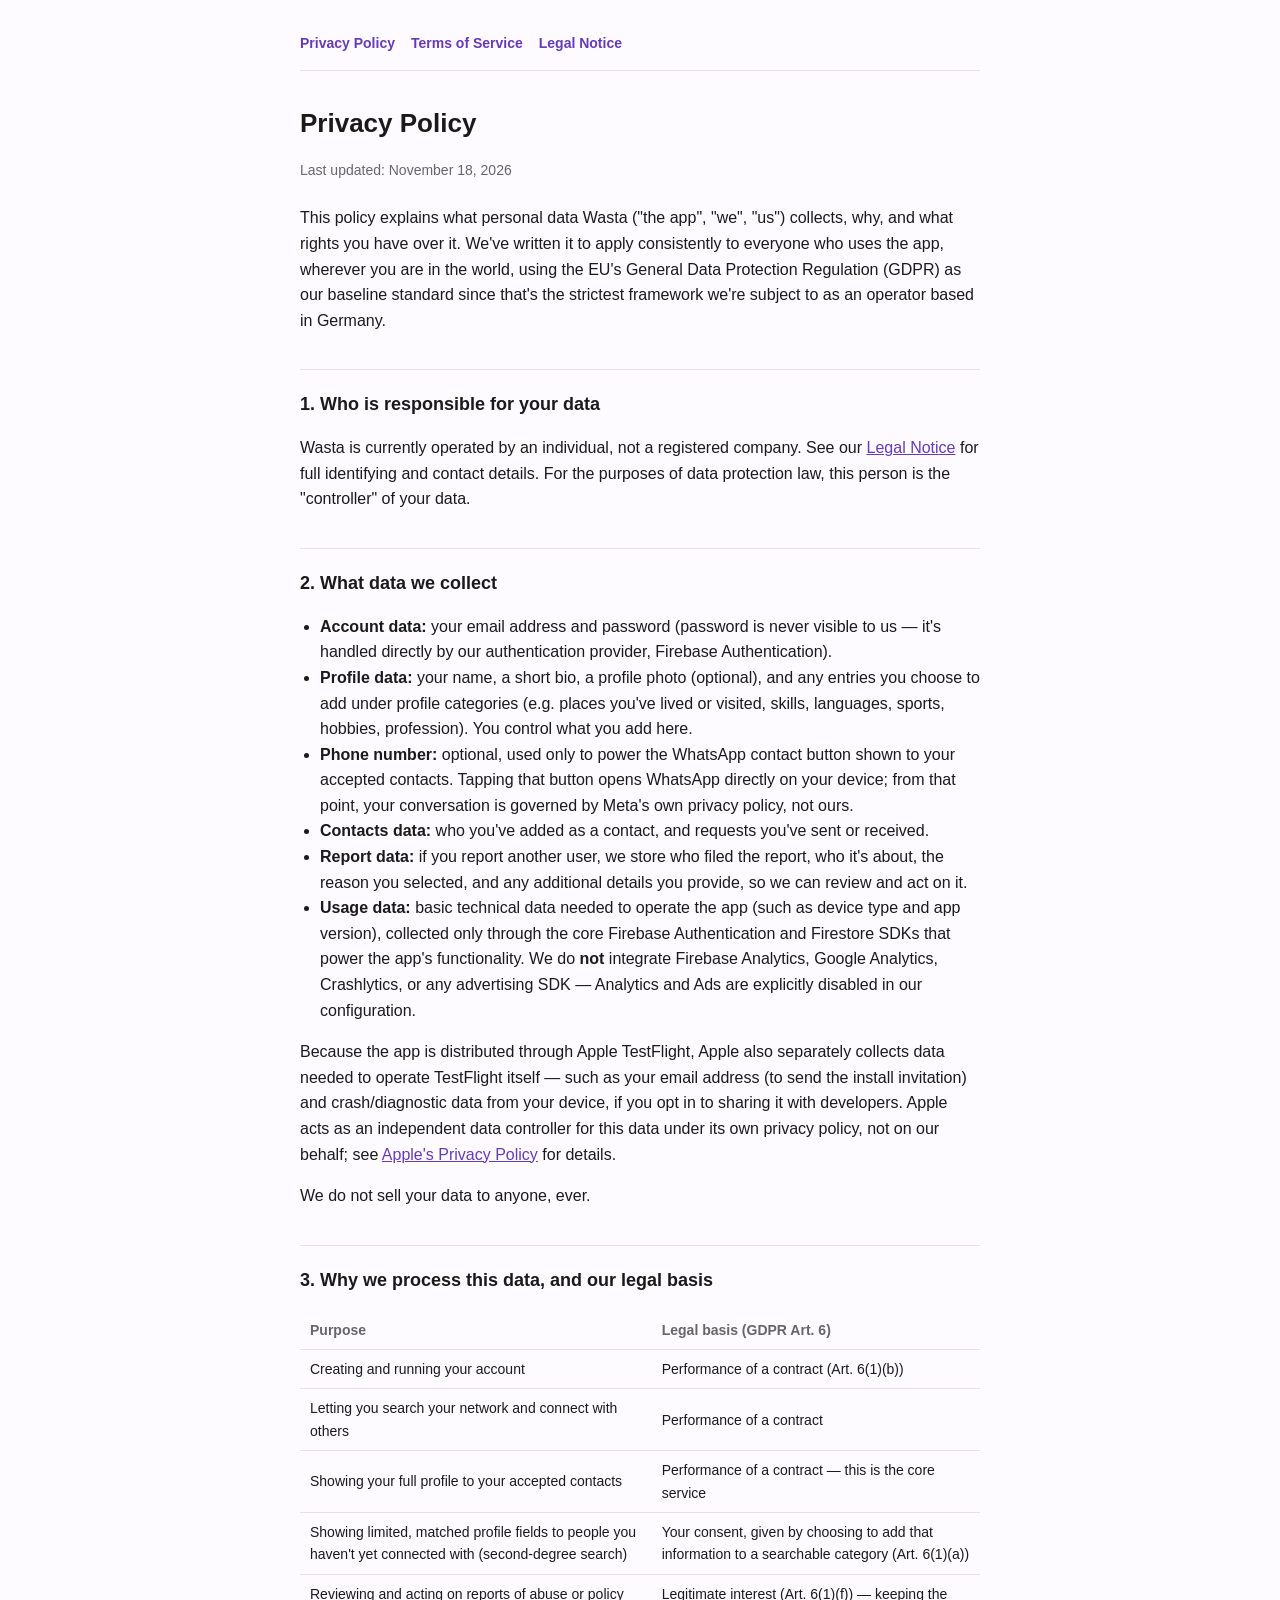
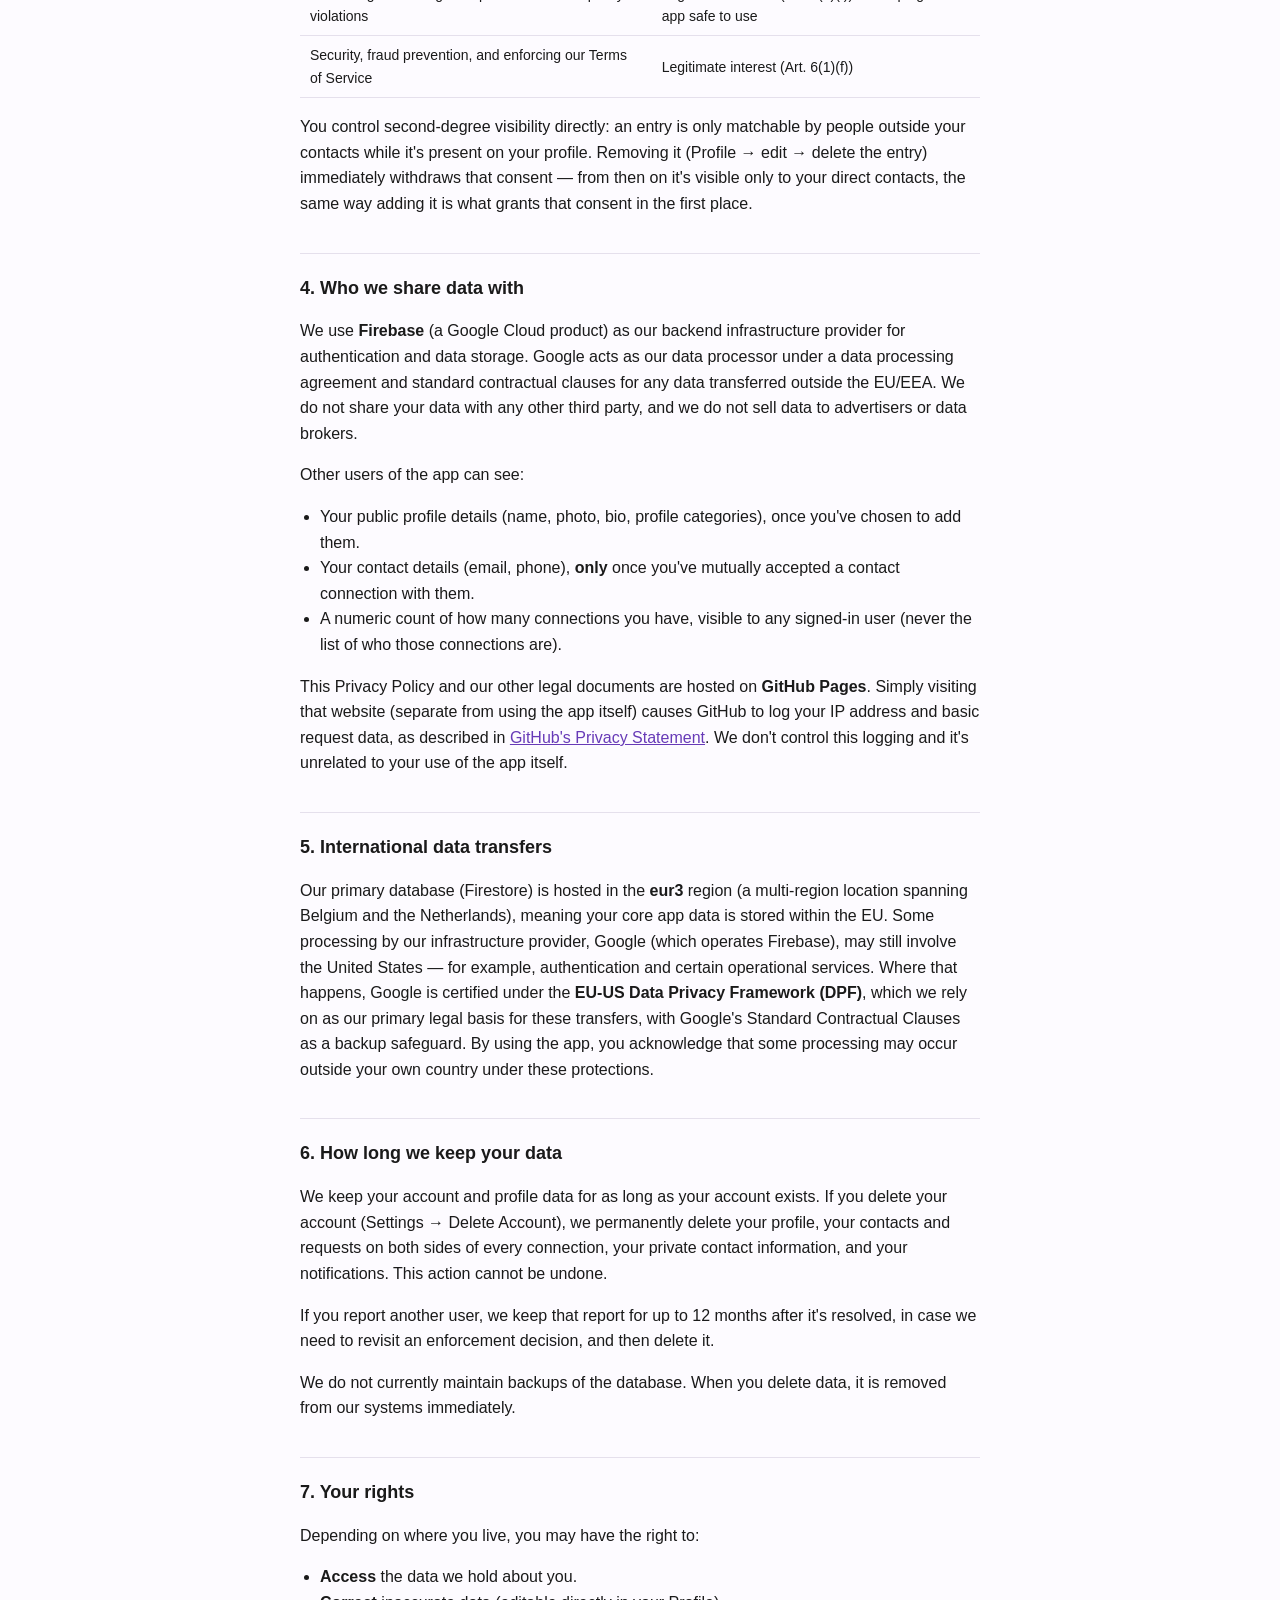
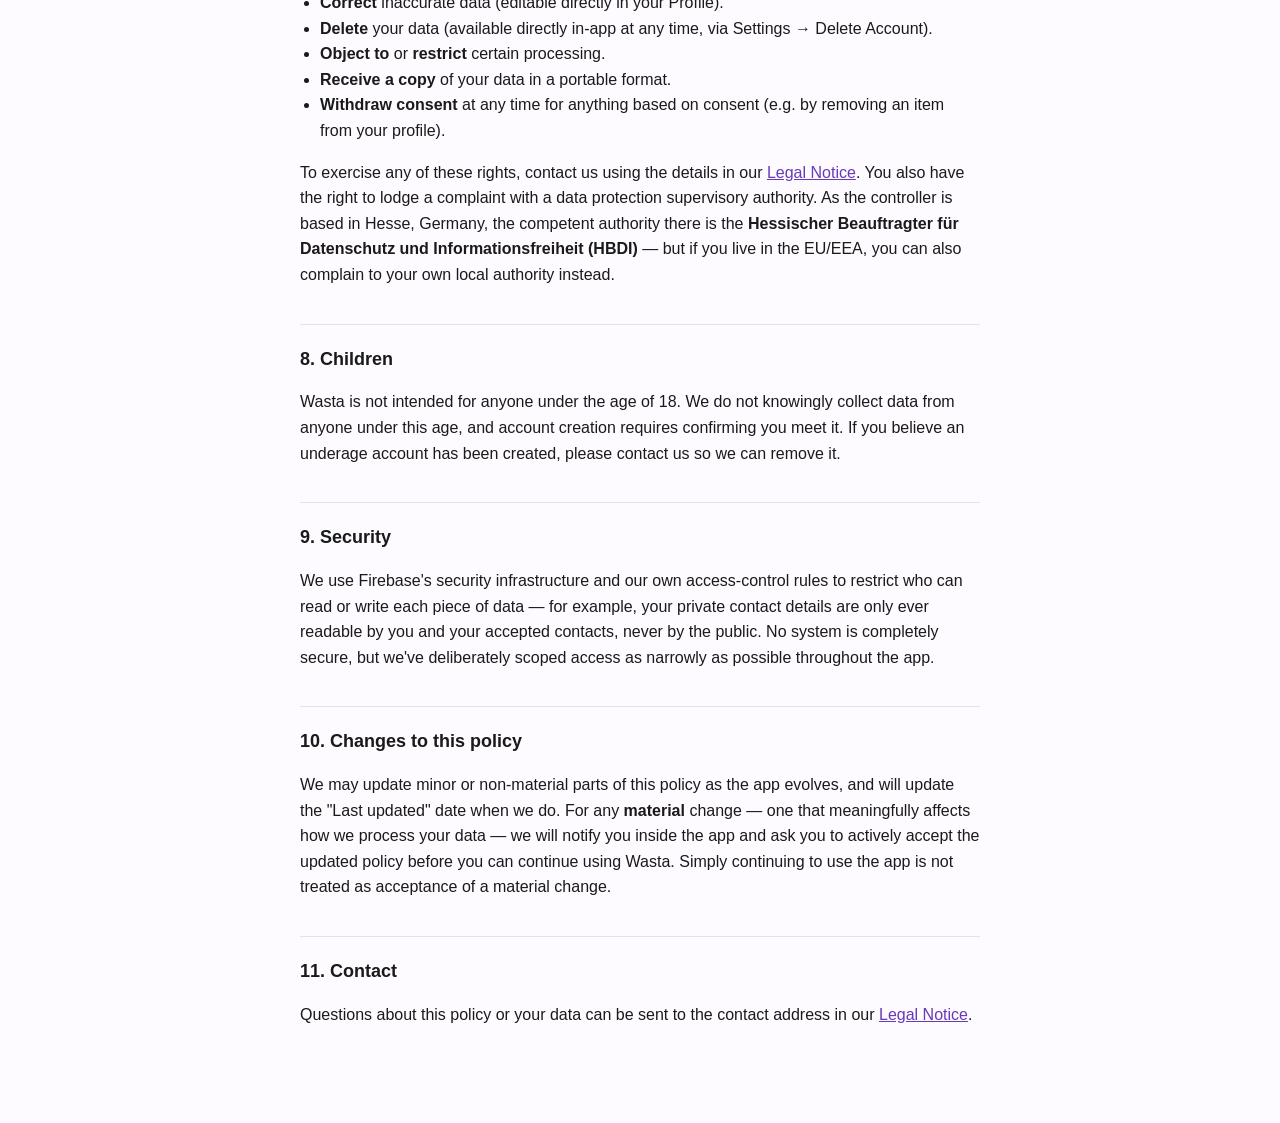
==== commit 8bdaedbb: "Disclose that no database backups are currently maintained" ====
--- a/privacy-policy.html
+++ b/privacy-policy.html
@@ -134,6 +134,8 @@
   <p>If you report another user, we keep that report for up to 12
   months after it's resolved, in case we need to revisit an
   enforcement decision, and then delete it.</p>
+  <p>We do not currently maintain backups of the database. When you
+  delete data, it is removed from our systems immediately.</p>
 
   <h2>7. Your rights</h2>
   <p>Depending on where you live, you may have the right to:</p>
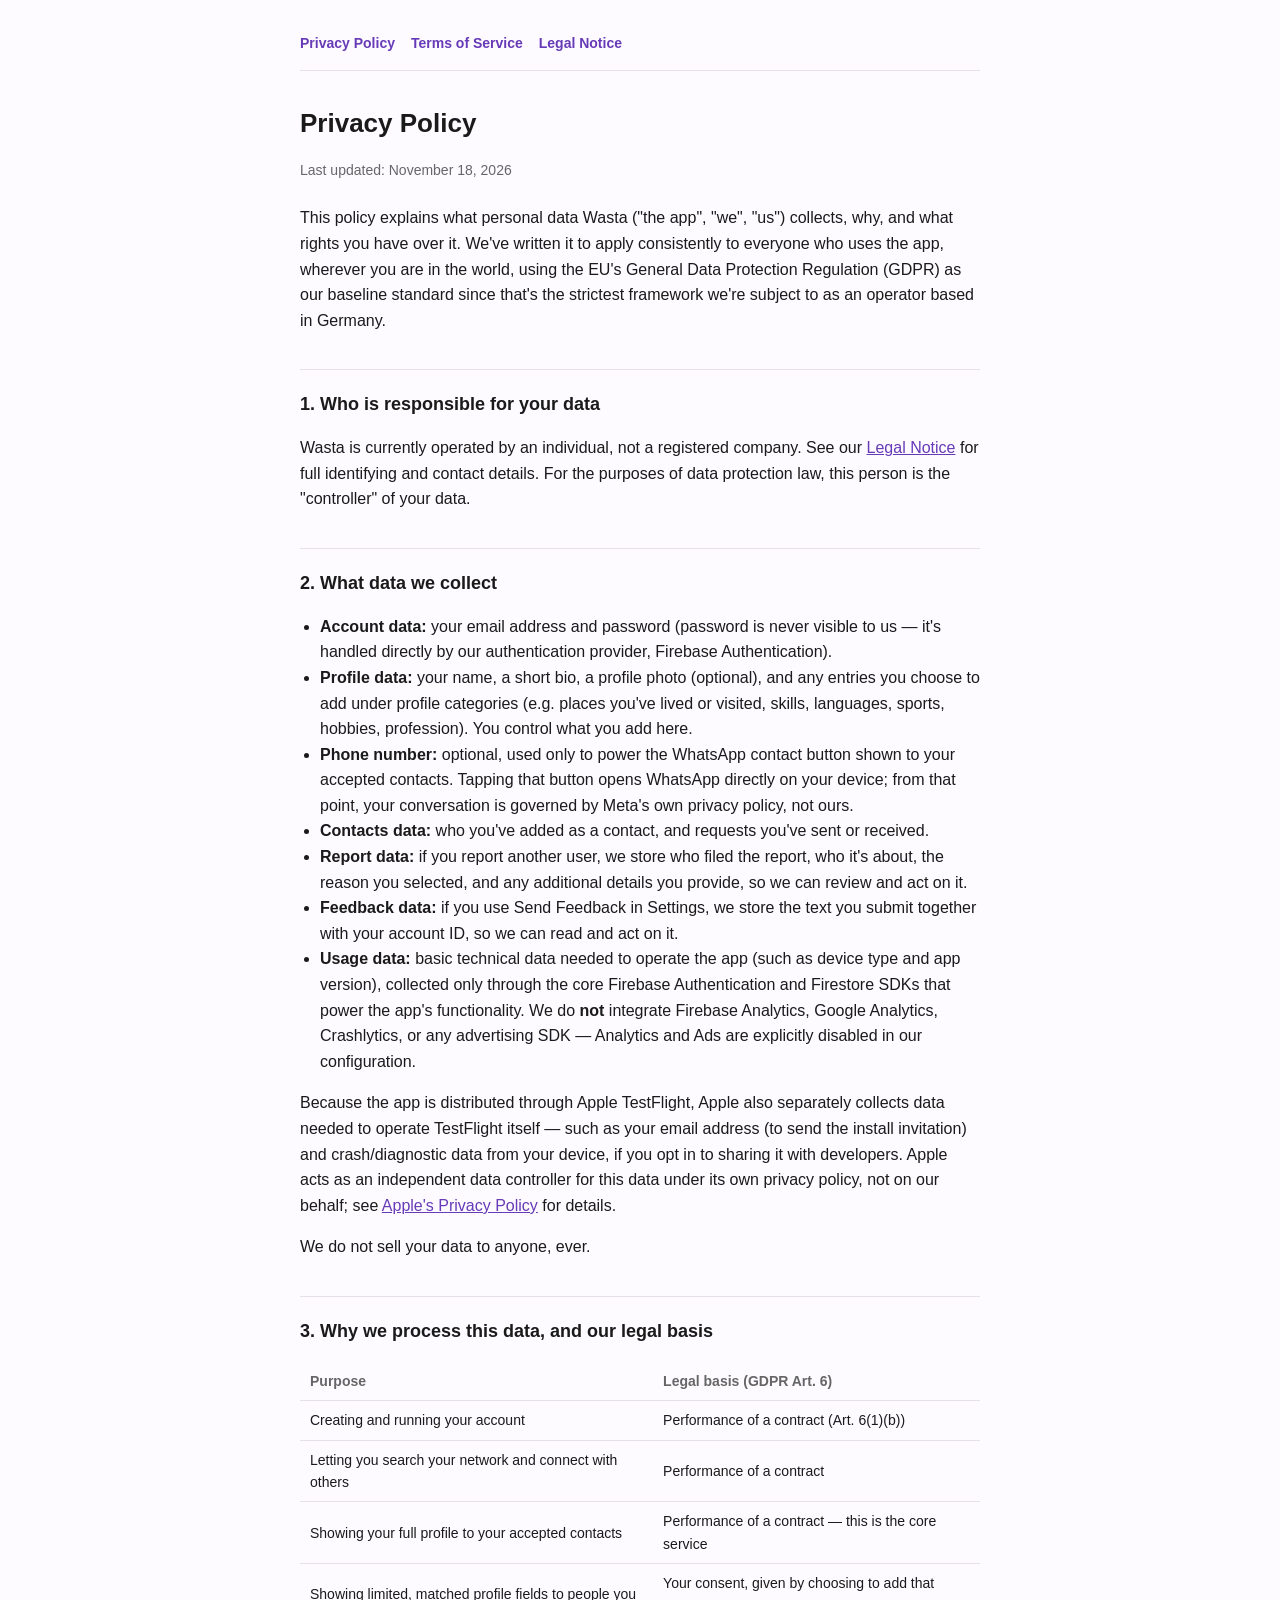
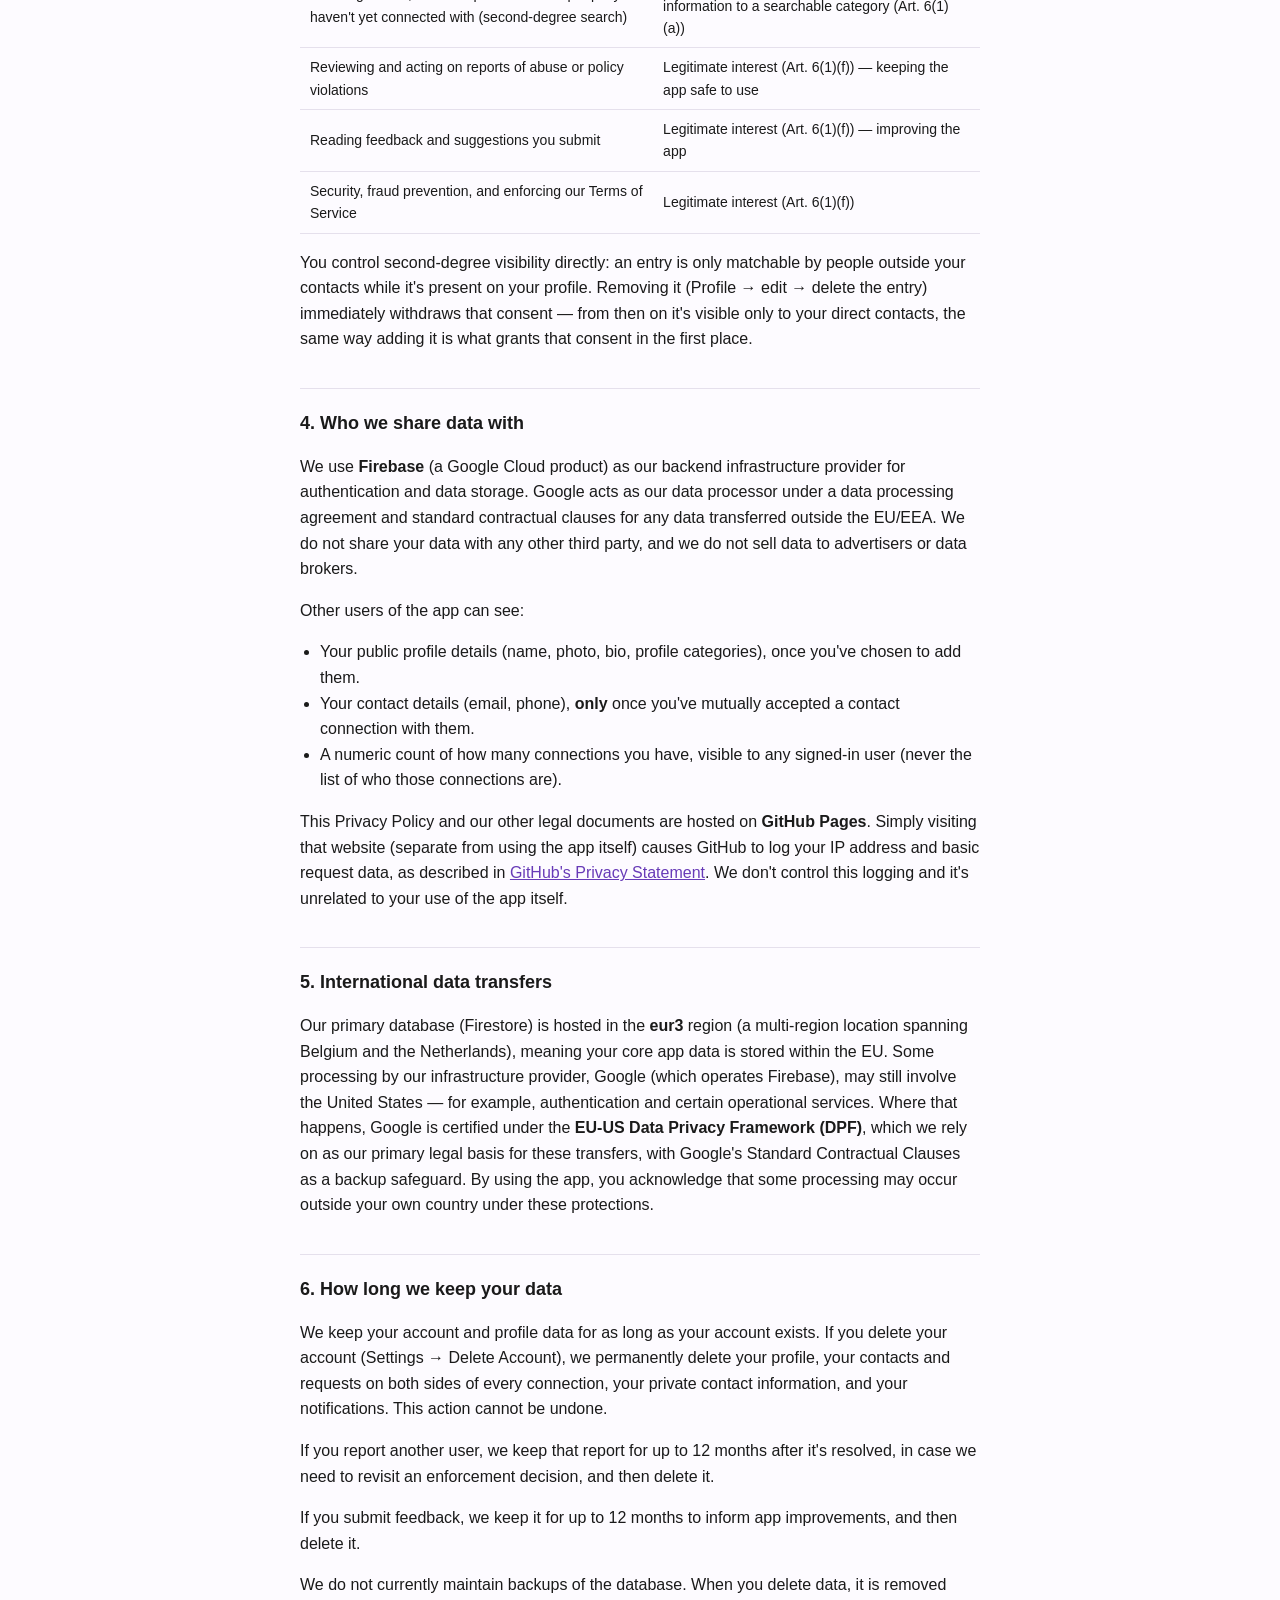
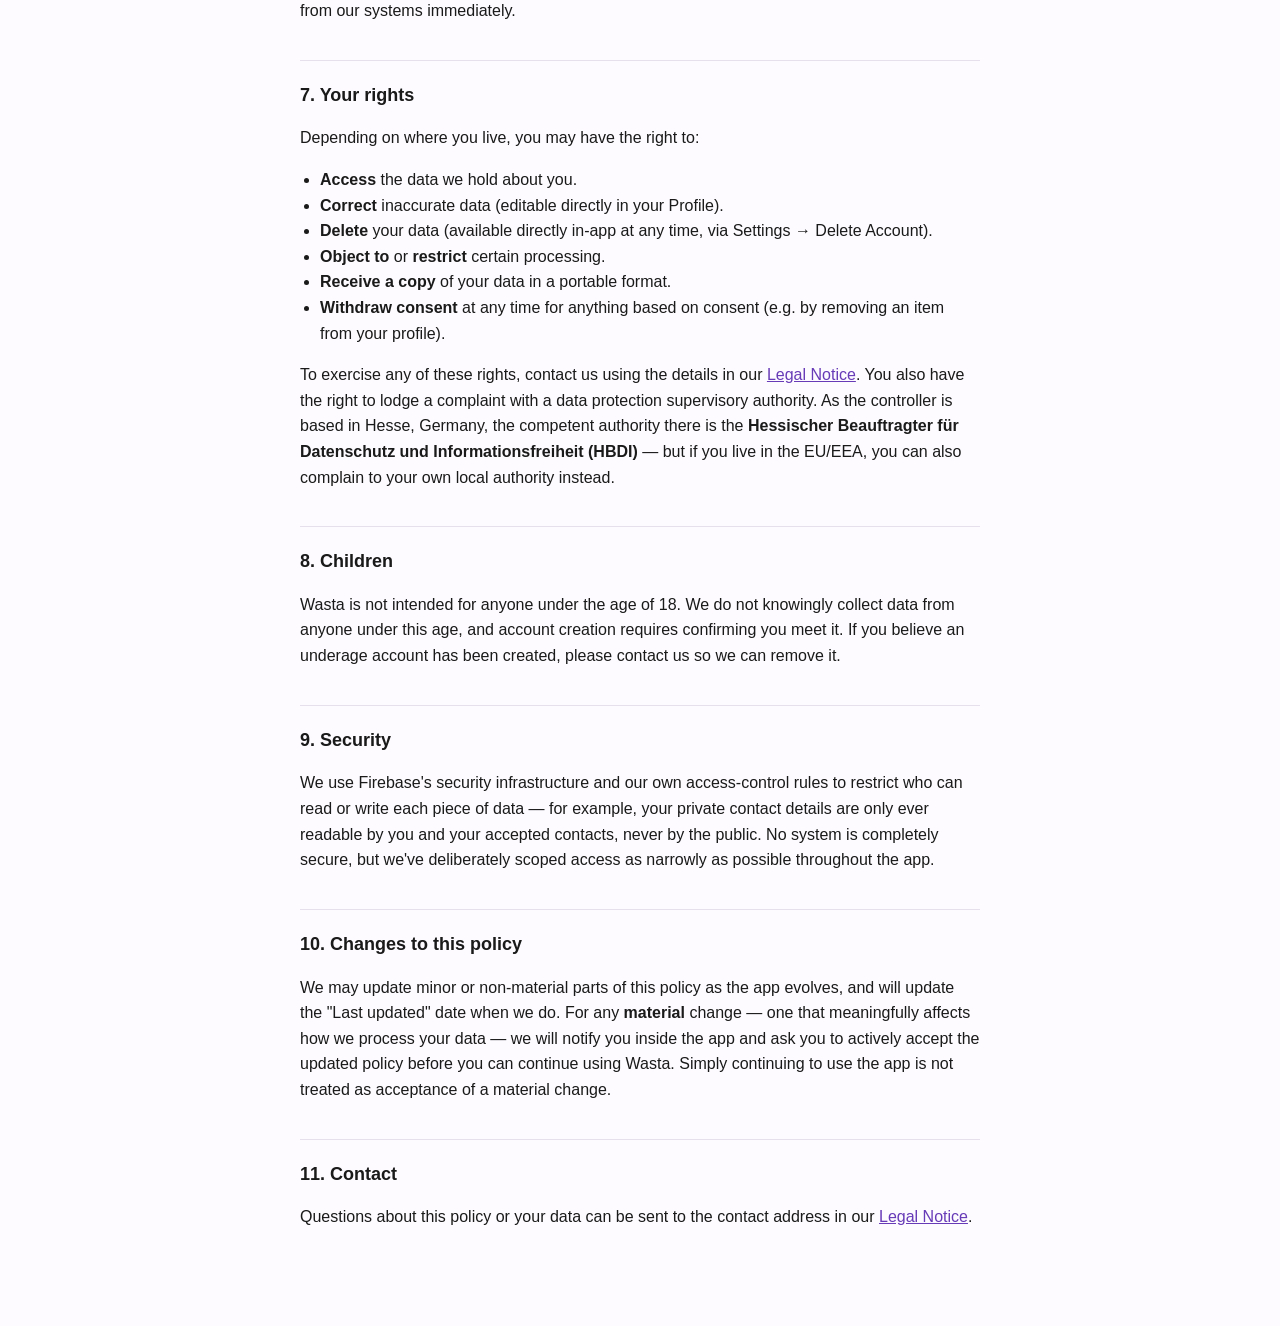
==== commit 26ef5c6b: "Disclose feedback data collection, legal basis, and retention" ====
--- a/privacy-policy.html
+++ b/privacy-policy.html
@@ -51,6 +51,9 @@
     store who filed the report, who it's about, the reason you
     selected, and any additional details you provide, so we can
     review and act on it.</li>
+    <li><strong>Feedback data:</strong> if you use Send Feedback in
+    Settings, we store the text you submit together with your account
+    ID, so we can read and act on it.</li>
     <li><strong>Usage data:</strong> basic technical data needed to
     operate the app (such as device type and app version), collected
     only through the core Firebase Authentication and Firestore SDKs
@@ -77,6 +80,7 @@
     <tr><td>Showing your full profile to your accepted contacts</td><td>Performance of a contract — this is the core service</td></tr>
     <tr><td>Showing limited, matched profile fields to people you haven't yet connected with (second-degree search)</td><td>Your consent, given by choosing to add that information to a searchable category (Art. 6(1)(a))</td></tr>
     <tr><td>Reviewing and acting on reports of abuse or policy violations</td><td>Legitimate interest (Art. 6(1)(f)) — keeping the app safe to use</td></tr>
+    <tr><td>Reading feedback and suggestions you submit</td><td>Legitimate interest (Art. 6(1)(f)) — improving the app</td></tr>
     <tr><td>Security, fraud prevention, and enforcing our Terms of Service</td><td>Legitimate interest (Art. 6(1)(f))</td></tr>
   </table>
   <p>You control second-degree visibility directly: an entry is only
@@ -134,6 +138,8 @@
   <p>If you report another user, we keep that report for up to 12
   months after it's resolved, in case we need to revisit an
   enforcement decision, and then delete it.</p>
+  <p>If you submit feedback, we keep it for up to 12 months to inform
+  app improvements, and then delete it.</p>
   <p>We do not currently maintain backups of the database. When you
   delete data, it is removed from our systems immediately.</p>
 
